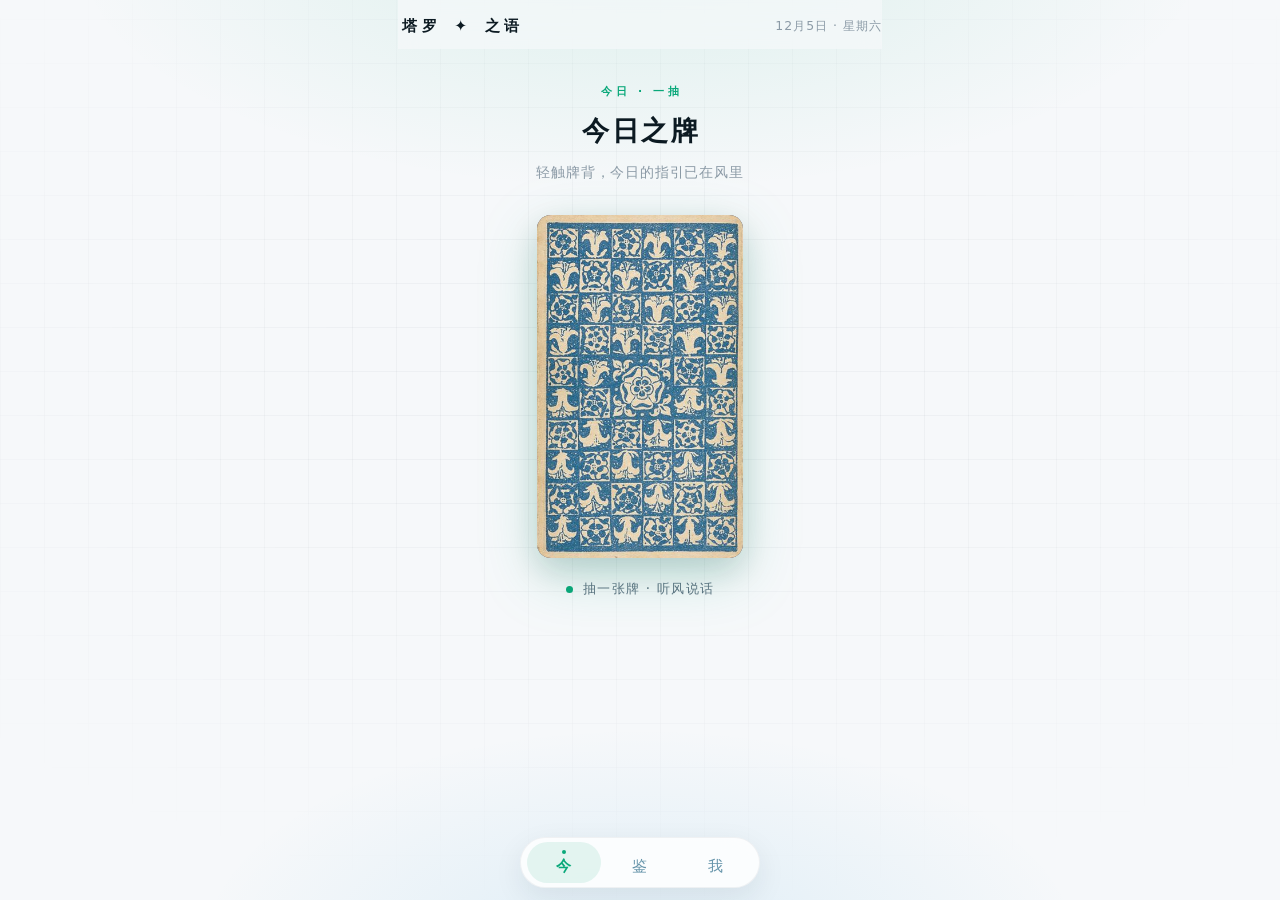
==== tarot.html @ e2645738 "v0.4.0: 打包安卓 APK + 在线更新 + 存档备份（只留 2 份） - 新增 JS↔原生桥（NativeBridge），浏览器预览自动降级 - 我的页新增「备份与更新」：本地备份保留最近 2" ====
<!DOCTYPE html>
<html lang="zh-CN">
<head>
<meta charset="UTF-8">
<meta name="viewport" content="width=device-width, initial-scale=1, maximum-scale=1, user-scalable=no, viewport-fit=cover">
<meta name="theme-color" content="#f6f5f2">
<title>塔罗之语</title>
<style>
/* ===== 设计令牌（airy-minimal-ui）===== */
:root {
  --bg: #f6f8fa;
  --surface: #ffffff;
  --ink: #0c1a22;
  --ink-2: #5d7080;
  --ink-3: #8b9aa6;
  --line: rgba(13,32,45,.09);
  --line-soft: rgba(13,32,45,.05);
  --primary: #0aa87a;
  --primary-soft: rgba(10,168,122,.10);
  --blue: #0b8ed6;
  --blue-soft: rgba(11,142,214,.10);
  --danger: #e5484d;
  --danger-soft: rgba(229,72,77,.10);
  --upright: #0aa87a;
  --reversed: #d97b4a;
  --gold: #c9a86a;
  --tab: #6594aa;
  --radius: 14px;
  --radius-sm: 10px;
  --radius-sheet: 22px;
  --shadow: 0 10px 30px rgba(13,32,45,.07);
  --shadow-sm: 0 4px 14px rgba(13,32,45,.05);
  --font-ui: -apple-system, BlinkMacSystemFont, "PingFang SC", "Microsoft YaHei", system-ui, sans-serif;
  --font-num: ui-monospace, "SF Mono", Menlo, Consolas, monospace;
  --safe-b: env(safe-area-inset-bottom, 0px);
  --safe-t: env(safe-area-inset-top, 0px);
}
* { box-sizing: border-box; -webkit-tap-highlight-color: transparent; }
html, body { margin: 0; padding: 0; }
html { font-size: 16px; }
body {
  font-family: var(--font-ui);
  color: var(--ink);
  line-height: 1.6;
  -webkit-font-smoothing: antialiased;
  overflow-x: hidden;
  min-height: 100vh;
  background:
    radial-gradient(72% 44% at 50% -6%, rgba(10,168,122,.11), transparent 62%),
    radial-gradient(58% 42% at 50% 106%, rgba(11,142,214,.10), transparent 60%),
    var(--bg);
  background-attachment: fixed;
}
/* 44px 网格氛围，径向渐隐 */
body::before {
  content: ""; position: fixed; inset: 0; z-index: 0; pointer-events: none;
  background:
    repeating-linear-gradient(0deg, rgba(13,32,45,.04) 0 1px, transparent 1px 44px),
    repeating-linear-gradient(90deg, rgba(13,32,45,.04) 0 1px, transparent 1px 44px);
  -webkit-mask-image: radial-gradient(ellipse 90% 75% at 50% 42%, rgba(0,0,0,.9) 25%, transparent 80%);
  mask-image: radial-gradient(ellipse 90% 75% at 50% 42%, rgba(0,0,0,.9) 25%, transparent 80%);
}
button { font-family: inherit; border: none; background: none; cursor: pointer; color: inherit; padding: 0; }
input, textarea { font-family: inherit; font-size: 1rem; color: var(--ink); }
h1, h2, h3, h4, p { margin: 0; }
ul { margin: 0; padding: 0; list-style: none; }
a { color: var(--primary); text-decoration: none; }
::-webkit-scrollbar { width: 0; height: 0; }
:focus { outline: none; }
.hidden { display: none !important; }
.muted { color: var(--ink-3); }
.small { font-size: .82rem; }

/* 呼吸小圆点 */
.breath-dot {
  width: 7px; height: 7px; border-radius: 50%;
  background: var(--primary);
  animation: breathe 2.6s ease-in-out infinite;
}
@keyframes breathe { 0%,100% { opacity: 1; transform: scale(1); } 50% { opacity: .5; transform: scale(.72); } }

/* 通用按钮 */
.btn {
  display: inline-flex; align-items: center; justify-content: center; gap: 6px;
  padding: 11px 22px; border-radius: 999px; font-size: .92rem; font-weight: 600;
  transition: transform .15s ease, opacity .15s ease, background .15s ease, box-shadow .2s ease;
  user-select: none; -webkit-user-select: none;
}
.btn:active { transform: scale(.97); }
.btn-primary { background: var(--primary); color: #fff; box-shadow: 0 8px 20px rgba(10,168,122,.28); }
.btn-ghost { background: var(--surface); color: var(--ink); border: 1px solid var(--line); }
.btn-danger { background: var(--danger); color: #fff; box-shadow: 0 8px 20px rgba(229,72,77,.24); }
.btn-block { width: 100%; }
.btn-mini { padding: 7px 15px; font-size: .8rem; font-weight: 500; }

/* 等宽数字 */
.num { font-family: var(--font-num); font-weight: 300; font-variant-numeric: tabular-nums; }

@media (prefers-reduced-motion: reduce) {
  *, *::before, *::after { animation-duration: .001s !important; transition-duration: .001s !important; }
}

/* ===== 布局（airy-minimal-ui）===== */
#app { position: relative; z-index: 1; max-width: 520px; margin: 0 auto; padding: 0 18px calc(96px + var(--safe-b)); min-height: 100vh; }

.app-header {
  position: sticky; top: 0; z-index: 20;
  background: rgba(246,248,250,.72);
  -webkit-backdrop-filter: blur(14px); backdrop-filter: blur(14px);
  padding: calc(var(--safe-t) + 14px) 0 10px;
  display: flex; align-items: center; justify-content: space-between; gap: 10px;
}
.app-header .brand { display: flex; align-items: center; gap: 9px; font-size: .96rem; font-weight: 600; letter-spacing: .28em; text-indent: .28em; }
.app-header .date { font-size: .78rem; color: var(--ink-3); letter-spacing: .08em; }

.view { display: none; padding-top: 10px; }
.view.active { display: block; animation: pageIn .26s cubic-bezier(.22,.61,.36,1); }
@keyframes pageIn { from { opacity: 0; transform: translateX(14px); } to { opacity: 1; transform: none; } }

/* 底部导航：悬浮胶囊 · 一字导航 */
.tabbar {
  position: fixed; left: 50%; transform: translateX(-50%);
  bottom: calc(12px + var(--safe-b)); z-index: 40;
  display: flex; align-items: stretch;
  background: rgba(255,255,255,.82);
  -webkit-backdrop-filter: blur(16px); backdrop-filter: blur(16px);
  border: 1px solid var(--line-soft);
  border-radius: 999px;
  box-shadow: 0 10px 30px rgba(13,32,45,.08);
  padding: 4px 6px;
  gap: 2px;
}
.tabbar button {
  flex: 1; min-width: 74px; padding: 8px 0 7px;
  display: flex; flex-direction: column; align-items: center; gap: 3px;
  font-size: .94rem; font-weight: 400; color: var(--tab);
  letter-spacing: .18em; text-indent: .18em;
  border-radius: 999px;
  transition: color .18s ease, background .18s ease;
}
.tabbar button.active { color: var(--primary); background: var(--primary-soft); font-weight: 600; }
.tabbar button .dot { width: 4px; height: 4px; border-radius: 50%; background: transparent; }
.tabbar button.active .dot { background: var(--primary); animation: breathe 2.6s ease-in-out infinite; }

/* 页面头（二级页） */
.page-head {
  display: flex; align-items: center; gap: 10px;
  padding: 10px 0 16px;
}
.page-head .back {
  width: 38px; height: 38px; border-radius: 50%;
  background: rgba(255,255,255,.7); border: 1px solid var(--line-soft);
  display: flex; align-items: center; justify-content: center;
  box-shadow: var(--shadow-sm); color: var(--ink);
}
.page-head .back svg { width: 20px; height: 20px; stroke: currentColor; }
.page-head h1 { font-size: 1.06rem; font-weight: 700; flex: 1; letter-spacing: .06em; }

/* ===== 组件（airy-minimal-ui）===== */
/* 塔罗牌 */
.tarot-card {
  position: relative; width: 100%; aspect-ratio: 3 / 5;
  perspective: 1200px; user-select: none; -webkit-user-select: none;
}
.tarot-card .face {
  position: absolute; inset: 0; border-radius: 14px;
  backface-visibility: hidden; -webkit-backface-visibility: hidden;
  overflow: hidden;
  box-shadow: 0 12px 30px rgba(13,32,45,.14);
}
.tarot-card .face.front { transform: rotateY(180deg); }
.tarot-card .face.back { transform: rotateY(0deg); }
.tarot-card.flipped .face.front { transform: rotateY(0deg); }
.tarot-card.flipped .face.back { transform: rotateY(180deg); }
/* 牌背 */
.card-back { position: absolute; inset: 0; background: #241f3d; }
.card-back .back-img { position: absolute; inset: 0; width: 100%; height: 100%; object-fit: cover; display: block; }
.card-back::before {
  content: ""; position: absolute; inset: 8px;
  border: 1px solid rgba(255,255,255,.3); border-radius: 12px;
  box-shadow: inset 0 0 10px rgba(0,0,0,.25);
}

/* 牌面 */
.card-front {
  height: 100%;
  background: linear-gradient(170deg, #fdfdfb 0%, #f3f1ec 100%);
  border: 1px solid var(--line-soft);
  display: flex; flex-direction: column; align-items: center; justify-content: space-between;
  padding: 10px;
}
.card-front .corner {
  width: 100%; display: flex; justify-content: space-between;
  font-size: .72rem; font-weight: 600; color: var(--ink-3);
}
.card-front .corner .num { font-family: var(--font-num); font-weight: 300; font-size: .82rem; }
.card-front .art {
  position: relative; flex: 1; width: 100%;
  display: flex; flex-direction: column; align-items: center; justify-content: center; gap: 6px;
  margin: 4px 0;
}
.card-front .art .card-img {
  position: absolute; inset: 0; width: 100%; height: 100%;
  object-fit: cover; border-radius: 9px; display: block;
}
.card-front .art .glyph { font-size: 3rem; line-height: 1; }
.card-front .art .suit { width: 64%; height: auto; }
.card-front .art .rank-txt { font-family: var(--font-num); font-weight: 300; font-size: 1.2rem; color: var(--ink); letter-spacing: .06em; }
.card-front .card-name { font-size: .72rem; font-weight: 600; color: var(--ink); letter-spacing: .12em; text-align: center; }
.card-front .card-name-en { font-size: .58rem; color: var(--ink-3); letter-spacing: .06em; margin-top: 1px; }

/* 迷你牌 */
.mini-card {
  position: relative; width: 52px; height: 87px; flex: none;
  border-radius: 9px; overflow: hidden;
  box-shadow: 0 6px 14px rgba(13,32,45,.10);
  border: 1px solid var(--line-soft);
  background: linear-gradient(170deg, #fdfdfb, #f3f1ec);
  display: flex; flex-direction: column; align-items: center; justify-content: center; gap: 2px;
}
.mini-card .mini-img { position: absolute; inset: 0; width: 100%; height: 100%; object-fit: cover; border-radius: 8px; display: block; }
.mini-card .glyph { font-size: 1.4rem; line-height: 1; }
.mini-card .suit { width: 46%; height: auto; }
.mini-card .mini-num { font-family: var(--font-num); font-weight: 300; font-size: .72rem; }

/* 标签 / 关键词 */
.chip {
  display: inline-flex; align-items: center; padding: 4px 11px;
  background: var(--primary-soft); color: var(--primary);
  border-radius: 999px; font-size: .76rem; font-weight: 500;
}
.chip-row { display: flex; flex-wrap: wrap; gap: 7px; }

/* 六维解读 */
.dim-grid { display: grid; grid-template-columns: 1fr 1fr; gap: 10px; }
.dim-item {
  background: var(--surface); border: 1px solid var(--line); border-radius: var(--radius-sm);
  padding: 13px; cursor: pointer;
  transition: border-color .15s ease, transform .15s ease;
}
.dim-item:active { border-color: var(--primary); transform: scale(.98); }
.dim-item .dim-head { display: flex; align-items: center; gap: 7px; font-weight: 600; font-size: .88rem; }
.dim-item .dim-head .em { font-size: 1rem; }
.dim-item .dim-body {
  display: none; margin-top: 8px; font-size: .84rem; color: var(--ink-2); line-height: 1.6;
}
.dim-item.open .dim-body { display: block; }
.dim-item .dim-head::after { content: "+"; margin-left: auto; color: var(--ink-3); font-size: .9rem; font-weight: 300; transition: transform .2s ease; }
.dim-item.open .dim-head::after { content: "−"; }

/* 面板 */
.panel {
  background: var(--surface); border-radius: var(--radius); padding: 18px;
  box-shadow: var(--shadow-sm); border: 1px solid var(--line);
}
.panel + .panel { margin-top: 14px; }
.panel-title { font-size: .9rem; font-weight: 700; margin-bottom: 12px; display: flex; align-items: center; gap: 8px; letter-spacing: .06em; }

/* Toast */
.toast {
  position: fixed; left: 50%; bottom: calc(92px + var(--safe-b)); transform: translateX(-50%) translateY(16px);
  background: rgba(12,26,34,.9); color: #fff; font-size: .84rem;
  padding: 9px 17px; border-radius: 999px; z-index: 100;
  opacity: 0; pointer-events: none; transition: opacity .24s ease, transform .24s ease;
  max-width: 80%; text-align: center;
}
.toast.show { opacity: 1; transform: translateX(-50%) translateY(0); }

/* 底部弹层（sheet） */
.modal-mask {
  position: fixed; inset: 0; background: rgba(13,32,45,.30); z-index: 90;
  display: flex; align-items: flex-end; justify-content: center;
  animation: fadeIn .2s ease;
}
@keyframes fadeIn { from { opacity: 0 } to { opacity: 1 } }
.modal {
  background: var(--surface); width: 100%; max-width: 520px;
  border-radius: var(--radius-sheet) var(--radius-sheet) 0 0;
  padding: 8px 20px calc(24px + var(--safe-b));
  animation: slideUp .3s cubic-bezier(.22,.61,.36,1);
}
.modal .sheet-handle { width: 36px; height: 4px; border-radius: 999px; background: var(--line); margin: 2px auto 14px; }
.modal h3 { font-size: 1rem; margin-bottom: 12px; letter-spacing: .04em; }
.modal-actions { display: flex; gap: 10px; margin-top: 18px; }

/* 表单 */
.field { margin-bottom: 14px; }
.field label { display: block; font-size: .82rem; color: var(--ink-2); margin-bottom: 6px; }
textarea, input[type="text"] {
  width: 100%; border: 1px solid var(--line); border-radius: var(--radius-sm);
  padding: 10px 12px; background: var(--bg); resize: vertical;
  transition: border-color .15s ease, background .15s ease;
}
textarea:focus, input:focus { border-color: var(--primary); background: #fff; }
.char-count { text-align: right; font-size: .7rem; color: var(--ink-3); margin-top: 4px; font-family: var(--font-num); }

/* 进度条 */
.progress { height: 6px; border-radius: 999px; background: var(--line-soft); overflow: hidden; }
.progress > div { height: 100%; border-radius: 999px; background: linear-gradient(90deg, var(--primary), var(--blue)); transition: width .5s ease; }

/* 备注 */
.notes-tip { font-size: .72rem; color: var(--ink-3); margin: -4px 0 10px; letter-spacing: .04em; }
.note-item {
  position: relative; overflow: hidden;
  border: 1px solid var(--line); border-radius: var(--radius-sm);
  padding: 12px 14px; margin-bottom: 10px; background: var(--surface);
  transition: transform .18s ease, box-shadow .18s ease, border-color .18s ease;
}
.note-item.swiping { box-shadow: -10px 0 20px rgba(229,72,77,.18); border-color: rgba(229,72,77,.35); }
.note-item .note-text { font-size: .86rem; white-space: pre-wrap; word-break: break-word; color: var(--ink); }
.note-item .note-meta {
  display: flex; justify-content: space-between; align-items: center;
  margin-top: 8px; font-size: .7rem; color: var(--ink-3); font-family: var(--font-num);
}

/* 分组列表 */
.group { margin-bottom: 20px; }
.group-title {
  position: sticky; top: 54px; z-index: 10;
  display: flex; align-items: center; gap: 8px;
  cursor: pointer; user-select: none; -webkit-user-select: none;
  font-size: .78rem; font-weight: 700; color: var(--ink-2); letter-spacing: .16em;
  background: linear-gradient(180deg, rgba(246,248,250,.92), rgba(246,248,250,.8));
  -webkit-backdrop-filter: blur(8px); backdrop-filter: blur(8px);
  padding: 10px 2px 8px;
}
.group-title .count { color: var(--ink-3); font-weight: 400; margin-left: 2px; font-family: var(--font-num); }
.group-title .chev {
  margin-left: auto; width: 7px; height: 7px; flex: none;
  border-right: 1.5px solid var(--ink-3); border-bottom: 1.5px solid var(--ink-3);
  transform: rotate(45deg);
  transition: transform .2s ease;
}
.group-title.collapsed .chev { transform: rotate(-45deg); }
.group-body.collapsed { display: none; }
.card-row {
  display: flex; align-items: center; gap: 14px;
  background: var(--surface); border: 1px solid var(--line); border-radius: var(--radius-sm);
  padding: 10px 14px; margin-bottom: 10px; cursor: pointer;
  transition: border-color .15s ease, transform .15s ease;
}
.card-row:active { border-color: var(--primary); transform: scale(.99); }
.card-row .row-info { flex: 1; min-width: 0; }
.card-row .row-name { font-weight: 600; font-size: .92rem; }
.card-row .row-en { font-size: .7rem; color: var(--ink-3); letter-spacing: .04em; }
.card-row .row-kw {
  font-size: .74rem; color: var(--ink-2); margin-top: 3px;
  overflow: hidden; text-overflow: ellipsis; white-space: nowrap;
}
.learned-badge { color: var(--gold); flex: none; font-size: .95rem; }
.learned-badge::before { content: "☆"; }
.learned-badge.done::before { content: "★"; }

/* 搜索结果空态 */
.empty-tip { text-align: center; color: var(--ink-3); padding: 40px 0; font-size: .86rem; }

/* 逆位视觉（内容旋转 180°） */
.card-front.rev { transform: rotate(180deg); }
.mini-card.rev .mini-img { transform: rotate(180deg); }

/* 备份列表 */
.backup-list { display: flex; flex-direction: column; gap: 8px; max-height: 46vh; overflow-y: auto; }
.backup-row {
  display: flex; align-items: center; justify-content: space-between; gap: 10px;
  padding: 10px 12px; border: 1px solid var(--line); border-radius: var(--radius-sm);
  background: var(--surface);
}
.backup-info { min-width: 0; font-size: .84rem; color: var(--ink-2); word-break: break-all; }
.backup-info .muted { font-size: .74rem; margin-top: 2px; }
.backup-actions { display: flex; gap: 6px; flex: none; }
.backup-actions .btn { padding: 6px 12px; font-size: .78rem; }

/* ===== 页面（airy-minimal-ui）===== */
/* 今日 */
.hero { text-align: center; padding: 24px 0 4px; }
.hero .kicker { font-size: .68rem; font-weight: 600; color: var(--primary); letter-spacing: .34em; text-indent: .34em; margin-bottom: 9px; }
.hero h2 { font-size: 27px; font-weight: 700; letter-spacing: .1em; text-indent: .1em; }
.hero .sub { color: var(--ink-3); font-size: .86rem; margin-top: 9px; letter-spacing: .06em; }

.draw-zone { display: flex; flex-direction: column; align-items: center; padding: 28px 0 4px; }
.draw-card-wrap { width: 206px; margin: 0 auto; }
.draw-card-wrap .tarot-card { filter: drop-shadow(0 16px 28px rgba(10,168,122,.20)); }
.draw-hint {
  margin-top: 20px; font-size: .84rem; color: var(--ink-2);
  display: flex; align-items: center; gap: 9px; letter-spacing: .1em; text-indent: .1em;
}
.draw-hint .pulse { width: 7px; height: 7px; border-radius: 50%; background: var(--primary); animation: breathe 2.6s ease-in-out infinite; }

/* 抽牌结果 */
.result-block { margin-top: 8px; }
.orientation-badge {
  display: inline-flex; align-items: center; gap: 6px;
  padding: 5px 14px; border-radius: 999px; font-size: .78rem; font-weight: 600;
  letter-spacing: .16em; text-indent: .16em;
}
.orientation-badge.upright { background: var(--primary-soft); color: var(--primary); }
.orientation-badge.reversed { background: rgba(217,123,74,.13); color: var(--reversed); }
.result-title { text-align: center; margin: 12px 0 4px; }
.result-title .cn { font-size: 1.3rem; font-weight: 700; letter-spacing: .1em; text-indent: .1em; }
.result-title .en { font-size: .76rem; color: var(--ink-3); letter-spacing: .12em; }
.summary-text { font-size: .9rem; color: var(--ink-2); text-align: center; padding: 0 8px; letter-spacing: .02em; }
.section-title {
  font-size: .8rem; font-weight: 700; margin: 22px 0 12px;
  display: flex; align-items: center; gap: 10px; letter-spacing: .2em; text-indent: .2em;
}
.section-title::before { content: ""; width: 16px; height: 1px; background: var(--primary); }
.re-draw { margin-top: 18px; text-align: center; }
.re-draw button { color: var(--ink-3); font-size: .8rem; letter-spacing: .08em; border-bottom: 1px dashed var(--line); padding-bottom: 2px; }

/* 图鉴 */
.search-box { position: relative; margin: 8px 0 14px; }
.search-box input { padding-left: 36px; border-radius: 999px; }
.search-box .mag { position: absolute; left: 13px; top: 50%; transform: translateY(-50%); color: var(--ink-3); font-size: .9rem; }

/* 牌义详情 */
.detail-card-wrap { width: 188px; margin: 6px auto 20px; }
.detail-card-wrap .tarot-card { filter: drop-shadow(0 16px 28px rgba(11,142,214,.18)); }
.detail-card-wrap .face { cursor: pointer; }
.orient-tip { text-align: center; font-size: .72rem; color: var(--ink-3); margin: 2px 0 18px; letter-spacing: .12em; text-indent: .12em; }
.orient-block { margin-bottom: 14px; }
.orient-block .orient-head {
  display: flex; align-items: center; gap: 8px; margin-bottom: 8px; font-weight: 700; font-size: .92rem; letter-spacing: .08em;
}
.orient-block .orient-head .dot { width: 7px; height: 7px; border-radius: 50%; }
.orient-block .orient-head .dot.upright { background: var(--upright); }
.orient-block .orient-head .dot.reversed { background: var(--reversed); }
.orient-block .orient-summary { font-size: .86rem; color: var(--ink-2); margin-bottom: 8px; }
.learn-toggle {
  display: flex; align-items: center; gap: 8px; width: 100%;
  justify-content: center; padding: 12px; border-radius: 999px;
  border: 1px dashed var(--line); color: var(--ink-2); font-size: .86rem; font-weight: 600;
  letter-spacing: .1em; text-indent: .1em; transition: all .2s ease;
}
.learn-toggle.done { background: var(--primary-soft); border-style: solid; border-color: rgba(10,168,122,.3); color: var(--primary); }

/* 我的 */
.me-row {
  display: flex; align-items: center; gap: 12px; width: 100%;
  padding: 14px 0; border-bottom: 1px solid var(--line-soft);
  font-size: .9rem; color: var(--ink); text-align: left;
}
.me-row:last-child { border-bottom: none; }
.me-row .ico { width: 34px; height: 34px; border-radius: 10px; background: var(--primary-soft); display: flex; align-items: center; justify-content: center; font-size: 1rem; flex: none; }
.me-row .txt { flex: 1; text-align: left; }
.me-row .sub { display: block; font-size: .74rem; color: var(--ink-3); margin-top: 2px; }
.me-row .arrow { color: var(--ink-3); }
.version-line { text-align: center; color: var(--ink-3); font-size: .74rem; margin-top: 26px; letter-spacing: .06em; }

</style>
</head>
<body>
<div id="app">
  <header id="app-header" class="app-header"></header>
  <main id="view-home" class="view"></main>
  <main id="view-glossary" class="view"></main>
  <main id="view-detail" class="view"></main>
  <main id="view-me" class="view"></main>
</div>
<nav id="tabbar" class="tabbar" aria-label="主导航"></nav>
<div id="toast" class="toast" role="status"></div>
<div id="modal-root"></div>
<script>
// ===== 常量 =====
const APP_INFO = {
  name: '塔罗之语',
  version: '0.4.0',
  changelog: [
    { v: '0.4.0', date: '2026-11-18', items: ['打包安卓 App：新增在线更新（打开自动检测，更新前自动备份）','新增存档备份：本地保留最近 2 份，可恢复/删除'] },
    { v: '0.3.3', date: '2026-11-18', items: ['图鉴支持按类型折叠分组（默认折叠）'] },
    { v: '0.3.2', date: '2026-11-18', items: ['修复图鉴/结果页进入详情白屏：跳转时未渲染详情页'] },
    { v: '0.3.1', date: '2026-11-18', items: ['移除抽牌抖动/翻牌动画，点击即时呈现今日之牌'] },
    { v: '0.3.0', date: '2026-11-18', items: ['UI 改版：轻盈极简 · 绿蓝光晕 · 留白 · 底部弹层', '修复弹层按钮失效（重新抽取 / 删除 / 重置）', '备注轻点编辑 · 左滑删除', '功能页左右滑动切换', '底部一字导航：今 · 鉴 · 我'] },
    { v: '0.2.0', date: '2026-11-18', items: ['78 张牌面替换为 Rider-Waite 原版插画（公有领域）', '新增真实牌背图案', '修复翻转动画：抽牌时牌背朝上、翻开显示牌面'] },
    { v: '0.1.0', date: '2026-11-18', items: ['初版：今日之牌每日一抽', '78 张牌正逆位含义图鉴', '已学习标记与无限条备注（每条 500 字）'] }
  ]
};

const DIMENSIONS = [
  { key: 'career', label: '事业学业', em: '💼' },
  { key: 'love', label: '感情', em: '💗' },
  { key: 'wealth', label: '财运', em: '🪙' },
  { key: 'health', label: '健康', em: '🌿' },
  { key: 'social', label: '人际', em: '🤝' },
  { key: 'spirit', label: '心灵成长', em: '✨' }
];

const SUITS = {
  wands:     { label: '权杖', en: 'Wands',     em: '🪄', color: '#e08a3c', element: '火 · 行动与热情' },
  cups:      { label: '圣杯', en: 'Cups',      em: '🍷', color: '#4a8fd8', element: '水 · 情感与直觉' },
  swords:    { label: '宝剑', en: 'Swords',    em: '⚔️', color: '#7f8a9e', element: '风 · 思维与沟通' },
  pentacles: { label: '星币', en: 'Pentacles', em: '🪙', color: '#5f9e6f', element: '土 · 物质与务实' }
};

const STORE_KEYS = {
  notes: 'tarot.notes',
  learned: 'tarot.learned',
  today: 'tarot.today',
  backups: 'tarot.backups'
};

const NOTE_LIMIT = 500;

const GROUPS = [
  { key: 'major', label: '大阿卡纳' },
  { key: 'wands', label: '权杖 · 火' },
  { key: 'cups', label: '圣杯 · 水' },
  { key: 'swords', label: '宝剑 · 风' },
  { key: 'pentacles', label: '星币 · 土' }
];

// ===== 本地存储 =====
function storeGet(key, def) {
  try {
    const raw = localStorage.getItem(key);
    return raw == null ? def : JSON.parse(raw);
  } catch (e) { return def; }
}
function storeSet(key, val) {
  try { localStorage.setItem(key, JSON.stringify(val)); }
  catch (e) { console.warn('storeSet failed', key, e); }
}

function todayKey() {
  const d = new Date();
  return d.getFullYear() + '-' + String(d.getMonth() + 1).padStart(2, '0') + '-' + String(d.getDate()).padStart(2, '0');
}

const NotesStore = {
  all() { return storeGet(STORE_KEYS.notes, {}); },
  forCard(id) {
    const arr = storeGet(STORE_KEYS.notes, {})[id] || [];
    return arr.slice().sort((a, b) => b.ts - a.ts);
  },
  add(id, text) {
    const all = storeGet(STORE_KEYS.notes, {});
    (all[id] = all[id] || []).push({ text: text.trim(), ts: Date.now() });
    storeSet(STORE_KEYS.notes, all);
  },
  update(id, ts, text) {
    const all = storeGet(STORE_KEYS.notes, {});
    const arr = all[id] || [];
    const item = arr.find(x => x.ts === ts);
    if (item) item.text = text.trim();
    storeSet(STORE_KEYS.notes, all);
  },
  remove(id, ts) {
    const all = storeGet(STORE_KEYS.notes, {});
    all[id] = (all[id] || []).filter(x => x.ts !== ts);
    if (!all[id].length) delete all[id];
    storeSet(STORE_KEYS.notes, all);
  }
};

const LearnedStore = {
  all() { return storeGet(STORE_KEYS.learned, []); },
  has(id) { return storeGet(STORE_KEYS.learned, []).includes(id); },
  toggle(id) {
    const arr = storeGet(STORE_KEYS.learned, []);
    const idx = arr.indexOf(id);
    if (idx >= 0) arr.splice(idx, 1); else arr.push(id);
    storeSet(STORE_KEYS.learned, arr);
    return idx < 0;
  },
  count() { return storeGet(STORE_KEYS.learned, []).length; },
  list() { return storeGet(STORE_KEYS.learned, []); }
};

const TodayStore = {
  get() { return storeGet(STORE_KEYS.today, null); },
  isToday() {
    const t = storeGet(STORE_KEYS.today, null);
    return !!t && t.date === todayKey();
  },
  set(cardId, orientation) { storeSet(STORE_KEYS.today, { date: todayKey(), cardId, orientation }); },
  clear() { localStorage.removeItem(STORE_KEYS.today); }
};

// ===== 原生桥（WebView 壳）与备份/更新 =====
const NativeBridge = {
  ok: typeof window.AppNative !== 'undefined' && !!window.AppNative,
  cbSeq: 0,
  call(method, args, cb) {
    if (!this.ok || typeof window.AppNative[method] !== 'function') {
      if (cb) cb({ ok: false, error: 'native-unavailable' });
      return;
    }
    const cbId = 'cb' + (++this.cbSeq);
    window['__bridgeCb' + cbId] = cb || function () {};
    try {
      window.AppNative[method].apply(window.AppNative, (args || []).concat(cbId));
    } catch (e) {
      delete window['__bridgeCb' + cbId];
      if (cb) cb({ ok: false, error: String(e) });
    }
  },
  onResult(cbId, payload) {
    const fn = window['__bridgeCb' + cbId];
    if (!fn) return;
    delete window['__bridgeCb' + cbId];
    try { fn(payload); } catch (e) { console.warn('bridge cb', e); }
  }
};
window.onBridgeResult = function (cbId, payload) { NativeBridge.onResult(cbId, payload); };

function buildBackupData() {
  return {
    app: APP_INFO.name,
    version: APP_INFO.version,
    exportedAt: new Date().toISOString(),
    notes: storeGet(STORE_KEYS.notes, {}),
    learned: storeGet(STORE_KEYS.learned, []),
    today: storeGet(STORE_KEYS.today, null)
  };
}
function backupStamp() {
  const d = new Date();
  const pad = n => String(n).padStart(2, '0');
  return d.getFullYear() + pad(d.getMonth() + 1) + pad(d.getDate()) + '-' + pad(d.getHours()) + pad(d.getMinutes()) + pad(d.getSeconds());
}
function backupMeta(b) {
  return { name: b.name, date: b.date, size: b.size };
}

// 存档备份：原生优先（文件存两份），浏览器预览降级到 localStorage（同样只留两份）
const Backups = {
  save(cb) {
    const json = JSON.stringify(buildBackupData());
    if (NativeBridge.ok) {
      NativeBridge.call('backupSave', [json], function (r) {
        if (r && r.ok) cb && cb(null, (r.backups || []).map(backupMeta));
        else cb && cb((r && r.error) || 'native-backup-failed');
      });
      return;
    }
    const backups = storeGet(STORE_KEYS.backups, []);
    backups.unshift({ name: '塔罗备份-' + backupStamp() + '.json', date: Date.now(), size: json.length, data: json });
    while (backups.length > 2) backups.pop();
    storeSet(STORE_KEYS.backups, backups);
    cb && cb(null, backups.map(backupMeta));
  },
  list(cb) {
    if (NativeBridge.ok) {
      NativeBridge.call('backupList', [], function (r) {
        if (r && r.ok) cb && cb(null, (r.backups || []).map(backupMeta));
        else cb && cb((r && r.error) || 'native-backup-list-failed');
      });
      return;
    }
    cb && cb(null, storeGet(STORE_KEYS.backups, []).map(backupMeta));
  },
  restore(name, cb) {
    if (NativeBridge.ok) {
      NativeBridge.call('backupRestore', [name], function (r) {
        if (r && r.ok && r.content) cb && cb(null, r.content);
        else cb && cb((r && r.error) || 'native-backup-restore-failed');
      });
      return;
    }
    const b = storeGet(STORE_KEYS.backups, []).find(x => x.name === name);
    cb && cb(b ? null : 'backup-not-found', b ? b.data : null);
  },
  remove(name, cb) {
    if (NativeBridge.ok) {
      NativeBridge.call('backupDelete', [name], function (r) {
        if (r && r.ok) cb && cb(null, (r.backups || []).map(backupMeta));
        else cb && cb((r && r.error) || 'native-backup-delete-failed');
      });
      return;
    }
    const backups = storeGet(STORE_KEYS.backups, []).filter(x => x.name !== name);
    storeSet(STORE_KEYS.backups, backups);
    cb && cb(null, backups.map(backupMeta));
  }
};

// 在线更新：仅打包后（原生桥可用）自动检测；浏览器预览提示
function checkForUpdate(manual) {
  if (!NativeBridge.ok) {
    if (manual) toast('当前是网页预览，打包成 App 后会自动检测更新');
    return;
  }
  NativeBridge.call('checkUpdate', [], function (r) {
    if (!r || !r.ok) { if (manual) toast((r && r.error) || '检查更新失败'); return; }
    if (!r.hasUpdate) { if (manual) toast('已是最新版本 v' + APP_INFO.version); return; }
    showUpdateSheet(r);
  });
}

function showUpdateSheet(r) {
  openModal('发现新版本 v' + r.version,
    '<p style="color:var(--ink-2);font-size:.9rem;line-height:1.7;white-space:pre-wrap;">' + esc((r.notes || '更新内容见发布说明')) + '</p>' +
    '<p class="muted small" style="margin-top:8px;">更新前会自动备份存档（仅保留最近 2 份）</p>',
    [modalBtn('稍后', 'btn-ghost', closeModal),
     modalBtn('立即更新', 'btn-primary', function () { closeModal(); startUpdate(r); })]);
}

function startUpdate(r) {
  toast('正在备份存档…');
  Backups.save(function (err) {
    if (err) { toast('备份失败，已取消更新'); return; }
    NativeBridge.call('startUpdate', [r.url || '', r.sha256 || ''], function (res) {
      if (res && res.ok) toast('已开始下载更新');
      else toast((res && res.error) || '更新启动失败');
    });
  });
}

// ===== UI 基础组件 =====
let toastTimer = null;
function toast(msg) {
  const el = document.getElementById('toast');
  if (!el) return;
  el.textContent = msg;
  el.classList.add('show');
  clearTimeout(toastTimer);
  toastTimer = setTimeout(function () { el.classList.remove('show'); }, 1800);
}

function openModal(title, bodyHTML, actions) {
  const root = document.getElementById('modal-root');
  const mask = document.createElement('div');
  mask.className = 'modal-mask';
  mask.innerHTML =
    '<div class="modal" role="dialog" aria-modal="true">' +
    '<div class="sheet-handle"></div>' +
    '<h3>' + title + '</h3>' + bodyHTML +
    '<div class="modal-actions"></div>' +
    '</div>';
  const actionsEl = mask.querySelector('.modal-actions');
  if (Array.isArray(actions)) { actions.forEach(function (a) { if (a) actionsEl.appendChild(a); }); }
  else if (actions) { actionsEl.appendChild(actions); }
  root.appendChild(mask);
  mask.addEventListener('click', function (e) {
    if (e.target === mask) closeModal();
  });
  return function close() { closeModal(); };
}
function closeModal() {
  const root = document.getElementById('modal-root');
  root.innerHTML = '';
}
function modalBtn(label, cls, handler) {
  const b = document.createElement('button');
  b.className = 'btn ' + (cls || 'btn-primary');
  b.style.flex = '1';
  b.textContent = label;
  b.addEventListener('click', handler);
  return b;
}

// 图标
const ICONS = {
  home: '<svg viewBox="0 0 24 24" fill="none" stroke-width="1.8"><path d="M3 10.5 12 3l9 7.5"/><path d="M5.5 9.5V21h13V9.5"/></svg>',
  book: '<svg viewBox="0 0 24 24" fill="none" stroke-width="1.8"><path d="M4 5.5A2.5 2.5 0 0 1 6.5 3H20v15H6.5A2.5 2.5 0 0 0 4 20.5z"/><path d="M4 20.5A2.5 2.5 0 0 1 6.5 18H20v3H6.5A2.5 2.5 0 0 1 4 18.5z"/></svg>',
  me: '<svg viewBox="0 0 24 24" fill="none" stroke-width="1.8"><circle cx="12" cy="8" r="3.6"/><path d="M5 20c1.2-3.2 3.9-5 7-5s5.8 1.8 7 5"/></svg>',
  back: '<svg viewBox="0 0 24 24" fill="none" stroke-width="1.8"><path d="M15 5l-7 7 7 7"/></svg>',
  star: '<svg viewBox="0 0 24 24" fill="currentColor"><path d="M12 3.5l2.6 5.6 6 .8-4.4 4.2 1.1 6-5.3-2.9-5.3 2.9 1.1-6L3.4 9.9l6-.8z"/></svg>'
};

function esc(s) {
  return String(s == null ? '' : s)
    .replace(/&/g, '&amp;').replace(/</g, '&lt;').replace(/>/g, '&gt;')
    .replace(/"/g, '&quot;').replace(/'/g, '&#39;');
}

function fmtDate(ts) {
  const d = new Date(ts);
  const pad = n => String(n).padStart(2, '0');
  return d.getFullYear() + '-' + pad(d.getMonth() + 1) + '-' + pad(d.getDate()) + ' ' + pad(d.getHours()) + ':' + pad(d.getMinutes());
}

// ===== 轻量路由 =====
const Router = {
  current: 'home',
  param: null,
  stack: [],
  tabs: ['home', 'glossary', 'me'],
  go(name, param) {
    this.current = name;
    this.param = param || null;
    document.querySelectorAll('.view').forEach(v => v.classList.remove('active'));
    const el = document.getElementById('view-' + name);
    if (el) el.classList.add('active');
    const header = document.getElementById('app-header');
    if (name === 'detail') header.classList.add('hidden');
    else header.classList.remove('hidden');
    this.syncTabbar();
    window.scrollTo(0, 0);
  },
  push(name, param) {
    this.stack.push({ name: this.current, param: this.param });
    if (name === 'detail') { if (param && getCard(param)) renderDetail(param); }
    else if (name === 'glossary') renderGlossary();
    else if (name === 'me') renderMe();
    else renderHome();
    this.go(name, param);
  },
  back() {
    if (!this.stack.length) { renderHome(); this.go('home'); return; }
    const prev = this.stack.pop();
    if (prev.name === 'glossary') renderGlossary();
    else if (prev.name === 'me') renderMe();
    else if (prev.name === 'home') renderHome();
    this.go(prev.name, prev.param);
  },
  syncTabbar() {
    const tabs = document.querySelectorAll('#tabbar button');
    tabs.forEach(t => t.classList.toggle('active', t.dataset.view === this.current));
  }
};

function tabbarHTML() {
  const items = [
    { view: 'home', label: '今' },
    { view: 'glossary', label: '鉴' },
    { view: 'me', label: '我' }
  ];
  return items.map(it =>
    '<button data-view="' + it.view + '"><span class="dot"></span>' + it.label + '</button>'
  ).join('');
}

// ===== 今日之牌 =====
function weekdayCN() {
  const w = ['日', '一', '二', '三', '四', '五', '六'];
  return '星期' + w[new Date().getDay()];
}

function renderHeader() {
  const d = new Date();
  const header = document.getElementById('app-header');
  header.innerHTML =
    '<div class="brand">塔罗<span class="dot">✦</span>之语</div>' +
    '<div class="date">' + (d.getMonth() + 1) + '月' + d.getDate() + '日 · ' + weekdayCN() + '</div>';
}

function renderHome() {
  renderHeader();
  const view = document.getElementById('view-home');
  const today = TodayStore.get();
  if (TodayStore.isToday() && today) {
    const card = getCard(today.cardId);
    view.innerHTML =
      '<section class="hero"><div class="kicker">今日 · 一抽</div><h2>今日之牌</h2><p class="sub">今日指引已抽取，愿你从容度过这一天</p></section>' +
      '<div class="result-block" id="today-result">' + todayResultHTML(card, today.orientation, false) + '</div>';
    bindDimItems(view);
    bindResultActions(view, card, today.orientation);
  } else {
    view.innerHTML = homeShellHTML();
    const cardEl = view.querySelector('.tarot-card');
    cardEl.addEventListener('click', drawToday);
  }
}

function homeShellHTML() {
  return (
    '<section class="hero"><div class="kicker">今日 · 一抽</div><h2>今日之牌</h2><p class="sub">轻触牌背，今日的指引已在风里</p></section>' +
    '<div class="draw-zone"><div class="draw-card-wrap">' + tarotCardHTML(null, { id: 'today-card' }) + '</div>' +
    '<div class="draw-hint"><span class="pulse"></span><span>抽一张牌 · 听风说话</span></div></div>' +
    '<div class="result-block" id="today-result"></div>'
  );
}

function drawToday() {
  const card = randomCard();
  const orientation = Math.random() < 0.5 ? 'upright' : 'reversed';
  TodayStore.set(card.id, orientation);
  renderHome();
  toast('今日之牌已抽取');
}

function todayResultHTML(card, orientation, animate) {
  if (!card) return '<div class="empty-tip">牌义数据缺失</div>';
  const today = todayReadingFor(card, orientation);
  const dims = DIMENSIONS.map(function (d) {
    const txt = today[d.key] || '';
    return '<div class="dim-item"><div class="dim-head"><span class="em">' + d.em + '</span>' + d.label + '</div><div class="dim-body">' + esc(txt) + '</div></div>';
  }).join('');
  const badgeCls = orientation === 'reversed' ? 'reversed' : 'upright';
  return (
    '<div class="panel" style="text-align:center;">' +
      '<div class="draw-card-wrap" style="width:190px;margin:0 auto 14px;">' + tarotCardHTML(card, { flipped: true, reversed: orientation === 'reversed' }) + '</div>' +
      '<div><span class="orientation-badge ' + badgeCls + '">' + orientationLabel(orientation) + '</span></div>' +
      '<div class="result-title"><div class="cn">' + card.name + '</div><div class="en">' + card.nameEn + '</div></div>' +
      '<p class="summary-text">' + esc(card[orientation].summary) + '</p>' +
    '</div>' +
    '<div class="panel"><div class="panel-title">✨ 关键词</div><div class="chip-row">' +
      card[orientation].keywords.map(function (k) { return '<span class="chip">' + esc(k) + '</span>'; }).join('') +
    '</div></div>' +
    '<div class="section-title">今日六维解读</div>' +
    '<div class="dim-grid">' + dims + '</div>' +
    '<div class="re-draw"><button id="btn-redraw">重新抽取</button></div>' +
    '<div style="margin-top:14px;"><button id="btn-detail" class="btn btn-primary btn-block">查看完整牌义</button></div>'
  );
}

function bindDimItems(scope) {
  scope.querySelectorAll('.dim-item').forEach(function (item) {
    item.addEventListener('click', function () { item.classList.toggle('open'); });
  });
}

function bindResultActions(view, card, orientation) {
  const detailBtn = view.querySelector('#btn-detail');
  if (detailBtn) detailBtn.addEventListener('click', function () { Router.push('detail', card.id); });
  const redraw = view.querySelector('#btn-redraw');
  if (redraw) redraw.addEventListener('click', function () {
    openModal('重新抽取今日之牌？', '<p style="color:var(--ink-2);font-size:.9rem;">将覆盖今天已抽到的牌，确定要重新抽取吗？</p>',
      [modalBtn('取消', 'btn-ghost', closeModal),
       modalBtn('重新抽取', 'btn-primary', function () {
         closeModal();
         TodayStore.clear();
         renderHome();
         const cardEl = document.getElementById('today-card');
         if (cardEl) setTimeout(function () { cardEl.click(); }, 60);
       })]);
  });
}

// ===== 牌义图鉴 =====
let glossaryKeyword = '';

function renderGlossary() {
  renderHeader();
  const view = document.getElementById('view-glossary');
  view.innerHTML =
    '<div class="search-box"><span class="mag">🔍</span><input id="glossary-search" type="text" placeholder="搜索牌名 / 英文 / 关键词" value="' + esc(glossaryKeyword) + '"></div>' +
    '<div id="glossary-groups"></div>' +
    '<div id="glossary-empty" class="empty-tip hidden">没有找到相关牌，换个关键词试试</div>';
  const input = view.querySelector('#glossary-search');
  input.addEventListener('input', function () {
    glossaryKeyword = input.value.trim();
    renderGlossaryGroups();
  });
  renderGlossaryGroups();
}

function filterCards(cards) {
  const kw = glossaryKeyword.toLowerCase();
  if (!kw) return cards;
  return cards.filter(function (c) {
    return (c.name + ' ' + c.nameEn + ' ' + c.upright.keywords.join(' ') + ' ' + c.reversed.keywords.join(' ')).toLowerCase().indexOf(kw) >= 0;
  });
}

// 分组折叠状态（默认折叠）
const glossaryCollapsed = {};
GROUPS.forEach(function (g) { glossaryCollapsed[g.key] = true; });

function renderGlossaryGroups() {
  const wrap = document.getElementById('glossary-groups');
  const empty = document.getElementById('glossary-empty');
  if (!wrap) return;
  let html = '';
  let total = 0;
  const searching = !!glossaryKeyword;
  GROUPS.forEach(function (g) {
    const cards = filterCards(cardsByGroup(g.key));
    total += cards.length;
    if (!cards.length) return;
    const collapsed = !searching && glossaryCollapsed[g.key];
    html +=
      '<div class="group" data-group="' + g.key + '">' +
        '<div class="group-title' + (collapsed ? ' collapsed' : '') + '">' +
          '<span class="group-label">' + g.label + '</span>' +
          '<span class="count">' + cards.length + '</span>' +
          '<span class="chev"></span>' +
        '</div>' +
        '<div class="group-body' + (collapsed ? ' collapsed' : '') + '">' + cards.map(cardRowHTML).join('') + '</div>' +
      '</div>';
  });
  wrap.innerHTML = html;
  empty.classList.toggle('hidden', total > 0);
  wrap.querySelectorAll('.group-title').forEach(function (title) {
    title.addEventListener('click', function () {
      const key = title.closest('.group').dataset.group;
      glossaryCollapsed[key] = !glossaryCollapsed[key];
      renderGlossaryGroups();
    });
  });
  wrap.querySelectorAll('.card-row').forEach(function (row) {
    row.addEventListener('click', function () { Router.push('detail', row.dataset.id); });
  });
}

function cardRowHTML(card) {
  const learned = LearnedStore.has(card.id);
  return (
    '<div class="card-row" data-id="' + card.id + '">' +
      miniCardHTML(card) +
      '<div class="row-info">' +
        '<div class="row-name">' + card.name + '</div>' +
        '<div class="row-en">' + card.nameEn + '</div>' +
        '<div class="row-kw">' + esc(card.upright.keywords.slice(0, 3).join(' · ')) + '</div>' +
      '</div>' +
      '<span class="learned-badge' + (learned ? ' done' : '') + '"></span>' +
    '</div>'
  );
}

// ===== 牌义详情 + 备注 =====
let detailCardId = null;
let detailVisRev = false;

function renderDetail(cardId) {
  const card = getCard(cardId);
  if (!card) { Router.back(); return; }
  detailCardId = cardId;
  detailVisRev = false;
  const view = document.getElementById('view-detail');
  const suitInfo = card.arcana === 'major'
    ? '大阿卡纳 · 第 ' + card.number + ' 号'
    : SUITS[card.suit].label + ' · ' + SUITS[card.suit].element;
  view.innerHTML =
    '<div class="page-head"><button class="back" id="detail-back">' + ICONS.back + '</button>' +
      '<h1>' + card.name + '</h1><span class="muted small" style="flex:none;">' + card.nameEn + '</span></div>' +
    '<div class="detail-card-wrap" id="detail-card-wrap">' + tarotCardHTML(card, { flipped: true, reversed: detailVisRev }) + '</div>' +
    '<p class="orient-tip" id="orient-tip">轻触牌面切换正逆位</p>' +
    '<button class="learn-toggle' + (LearnedStore.has(card.id) ? ' done' : '') + '" id="learn-toggle">' +
      '<span id="learn-star">' + (LearnedStore.has(card.id) ? '★' : '☆') + '</span>' +
      '<span id="learn-label">' + (LearnedStore.has(card.id) ? '已标记学习' : '标记为已学习') + '</span></button>' +
    orientBlockHTML(card, 'upright') +
    orientBlockHTML(card, 'reversed') +
    '<div class="panel"><div class="panel-title">🖼️ 牌面描述</div><p style="font-size:.88rem;color:var(--ink-2);">' + esc(card.desc) + '</p></div>' +
    '<div class="panel" id="notes-panel"><div class="panel-title">📝 备注</div>' +
      '<div class="notes-tip">轻点可编辑 · 左滑可删除</div>' +
      notesFormHTML(card.id) + '<div id="notes-list"></div></div>';

  // 返回
  view.querySelector('#detail-back').addEventListener('click', function () { Router.back(); });
  // 牌面翻转（正/逆位视觉切换）
  view.querySelector('#detail-card-wrap').addEventListener('click', function () {
    detailVisRev = !detailVisRev;
    view.querySelector('#detail-card-wrap').innerHTML = tarotCardHTML(card, { flipped: true, reversed: detailVisRev });
  });
  // 已学习
  view.querySelector('#learn-toggle').addEventListener('click', function () {
    const done = LearnedStore.toggle(card.id);
    const btn = view.querySelector('#learn-toggle');
    btn.classList.toggle('done', done);
    view.querySelector('#learn-star').textContent = done ? '★' : '☆';
    view.querySelector('#learn-label').textContent = done ? '已标记学习' : '标记为已学习';
    toast(done ? '已标记学习 ✓' : '已取消学习标记');
  });
  bindNotes(card.id);
}

function orientBlockHTML(card, orientation) {
  const o = card[orientation];
  const cls = orientation === 'reversed' ? 'reversed' : 'upright';
  return (
    '<div class="panel"><div class="orient-block" style="margin:0;">' +
      '<div class="orient-head"><span class="dot ' + cls + '"></span>' + orientationLabel(orientation) + '含义</div>' +
      '<p class="orient-summary">' + esc(o.summary) + '</p>' +
      '<div class="chip-row">' + o.keywords.map(function (k) { return '<span class="chip">' + esc(k) + '</span>'; }).join('') + '</div>' +
    '</div></div>'
  );
}

// ===== 备注 =====
function notesFormHTML(cardId) {
  return (
    '<textarea id="note-input" maxlength="' + NOTE_LIMIT + '" placeholder="写点你的理解、联想或心得（每条最多 ' + NOTE_LIMIT + ' 字，可添加多条）" style="min-height:80px;"></textarea>' +
    '<div class="char-count"><span id="note-count">0</span> / ' + NOTE_LIMIT + '</div>' +
    '<button class="btn btn-primary btn-block" id="note-add" style="margin-top:8px;">添加备注</button>'
  );
}

function bindNotes(cardId) {
  const input = document.getElementById('note-input');
  const count = document.getElementById('note-count');
  const addBtn = document.getElementById('note-add');
  if (!input) return;
  const syncCount = function () { count.textContent = String(input.value.length); };
  input.addEventListener('input', syncCount);
  addBtn.addEventListener('click', function () {
    const text = input.value.trim();
    if (!text) { toast('备注内容不能为空'); return; }
    if (text.length > NOTE_LIMIT) { toast('每条备注最多 ' + NOTE_LIMIT + ' 字'); return; }
    NotesStore.add(cardId, text);
    input.value = '';
    syncCount();
    renderNotes(cardId);
    toast('备注已添加');
  });
  renderNotes(cardId);
}

function renderNotes(cardId) {
  const list = document.getElementById('notes-list');
  if (!list) return;
  const notes = NotesStore.forCard(cardId);
  if (!notes.length) {
    list.innerHTML = '<p class="muted small" style="padding:6px 0;">还没有备注，从第一条开始吧。</p>';
    return;
  }
  list.innerHTML = notes.map(function (n) {
    return (
      '<div class="note-item" data-ts="' + n.ts + '">' +
        '<div class="note-text">' + esc(n.text) + '</div>' +
        '<div class="note-meta"><span>' + fmtDate(n.ts) + '</span></div>' +
      '</div>'
    );
  }).join('');
  list.querySelectorAll('.note-item').forEach(function (item) {
    bindNoteItem(cardId, item);
  });
}

function bindNoteItem(cardId, item) {
  let suppressClick = false;
  let startX = null, startY = null, curX = null;
  item.addEventListener('touchstart', function (e) {
    startX = e.touches[0].clientX; startY = e.touches[0].clientY; curX = startX;
  }, { passive: true });
  item.addEventListener('touchmove', function (e) {
    curX = e.touches[0].clientX;
    const dx = curX - startX;
    if (dx < 0 && Math.abs(dx) > Math.abs(e.touches[0].clientY - startY)) {
      item.style.transform = 'translateX(' + Math.max(dx, -70) + 'px)';
      item.classList.add('swiping');
    }
  }, { passive: true });
  item.addEventListener('touchend', function () {
    const dx = curX - startX;
    item.style.transform = '';
    item.style.transition = 'transform .18s ease';
    item.classList.remove('swiping');
    setTimeout(function () { item.style.transition = ''; }, 200);
    if (dx < -64) {
      suppressClick = true;
      deleteNote(cardId, Number(item.dataset.ts));
      setTimeout(function () { suppressClick = false; }, 400);
    }
  });
  item.addEventListener('click', function () {
    if (suppressClick) return;
    editNote(cardId, Number(item.dataset.ts));
  });
}

function deleteNote(cardId, ts) {
  openModal('删除这条备注？', '<p style="color:var(--ink-2);font-size:.9rem;">删除后不可恢复。</p>',
    [modalBtn('取消', 'btn-ghost', closeModal),
     modalBtn('删除', 'btn-danger', function () {
       closeModal();
       NotesStore.remove(cardId, ts);
       renderNotes(cardId);
       toast('备注已删除');
     })]);
}

function editNote(cardId, ts) {
  const note = NotesStore.forCard(cardId).find(function (n) { return n.ts === ts; });
  if (!note) return;
  openModal('编辑备注',
    '<textarea id="edit-note-input" maxlength="' + NOTE_LIMIT + '" style="min-height:90px;">' + esc(note.text) + '</textarea>' +
    '<div class="char-count"><span id="edit-note-count">' + note.text.length + '</span> / ' + NOTE_LIMIT + '</div>',
    [modalBtn('取消', 'btn-ghost', closeModal),
     modalBtn('保存', 'btn-primary', function () {
       const input = document.getElementById('edit-note-input');
       const text = input.value.trim();
       if (!text) { toast('备注内容不能为空'); return; }
       if (text.length > NOTE_LIMIT) { toast('每条备注最多 ' + NOTE_LIMIT + ' 字'); return; }
       NotesStore.update(cardId, ts, text);
       closeModal();
       renderNotes(cardId);
       toast('备注已更新');
     })]);
  const delBtn = document.createElement('button');
  delBtn.className = 'btn btn-ghost btn-block';
  delBtn.style.marginTop = '10px';
  delBtn.textContent = '删除此条备注';
  delBtn.addEventListener('click', function () {
    closeModal();
    deleteNote(cardId, ts);
  });
  const sheet = document.querySelector('#modal-root .modal');
  if (sheet) sheet.appendChild(delBtn);
  const input = document.getElementById('edit-note-input');
  const count = document.getElementById('edit-note-count');
  input.addEventListener('input', function () { count.textContent = String(input.value.length); });
  input.focus();
}

// ===== 我的 =====
function renderMe() {
  renderHeader();
  const view = document.getElementById('view-me');
  const learned = LearnedStore.count();
  const pct = Math.round(learned / TAROT_CARDS.length * 100);
  const learnedList = LearnedStore.list().map(getCard).filter(Boolean);
  view.innerHTML =
    '<div class="panel"><div class="panel-title">📚 学习进度</div>' +
      '<div style="display:flex;justify-content:space-between;font-size:.84rem;color:var(--ink-2);margin-bottom:8px;">' +
        '<span>已学习 ' + learned + ' / ' + TAROT_CARDS.length + ' 张</span><span>' + pct + '%</span></div>' +
      '<div class="progress"><div style="width:' + pct + '%"></div></div>' +
      (learnedList.length
        ? '<div style="margin-top:12px;display:flex;flex-wrap:wrap;gap:8px;">' +
          learnedList.map(function (c) {
            return '<span class="chip" style="cursor:pointer;" data-learned="' + c.id + '">' + c.name + '</span>';
          }).join('') + '</div>'
        : '<p class="muted small" style="margin-top:10px;">在「图鉴」里把学过的牌标记起来吧。</p>') +
    '</div>' +
    '<div class="panel"><div class="panel-title">🗂️ 数据管理</div>' +
      '<button class="me-row" id="me-export"><span class="ico">📤</span><span class="txt">导出备份<span class="sub">把备注、学习标记、今日之牌存为 JSON 文件</span></span><span class="arrow">›</span></button>' +
      '<button class="me-row" id="me-import"><span class="ico">📥</span><span class="txt">导入备份<span class="sub">从备份文件恢复数据（会覆盖当前数据）</span></span><span class="arrow">›</span></button>' +
      '<button class="me-row" id="me-reset"><span class="ico">🧹</span><span class="txt">重置全部数据<span class="sub">清空备注、学习标记与今日之牌</span></span><span class="arrow">›</span></button>' +
    '</div>' +
    '<div class="panel"><div class="panel-title">💾 备份与更新</div>' +
      '<button class="me-row" id="me-backup-now"><span class="ico">🛡️</span><span class="txt">立即备份<span class="sub">存档保存到本地，只保留最近 2 份</span></span><span class="arrow">›</span></button>' +
      '<button class="me-row" id="me-backup-list"><span class="ico">🗃️</span><span class="txt">本地备份<span class="sub">查看 / 恢复 / 删除备份</span></span><span class="arrow">›</span></button>' +
      '<button class="me-row" id="me-check-update"><span class="ico">🔄</span><span class="txt">检查更新<span class="sub">打开 App 时会自动检测</span></span><span class="arrow">›</span></button>' +
    '</div>' +
    '<div class="panel"><div class="panel-title">ℹ️ 关于</div>' +
      '<div class="me-row" style="cursor:default;"><span class="ico">🔮</span><span class="txt">' + APP_INFO.name + '<span class="sub">清爽简约 · 离线可用 · 数据只存本地</span></span><span style="color:var(--ink-3);font-size:.82rem;">v' + APP_INFO.version + '</span></div>' +
      '<div id="me-changelog"></div>' +
    '</div>' +
    '<p class="version-line">塔罗之语 v' + APP_INFO.version + ' · 所有牌义仅供自我探索与娱乐参考</p>';
  view.querySelectorAll('[data-learned]').forEach(function (chip) {
    chip.addEventListener('click', function () { Router.push('detail', chip.dataset.learned); });
  });
  // 更新记录
  const log = document.getElementById('me-changelog');
  log.innerHTML = APP_INFO.changelog.map(function (c) {
    return '<p class="muted small" style="margin-top:6px;">v' + c.v + '（' + c.date + '）：' + c.items.join('；') + '</p>';
  }).join('');
  // 导出
  view.querySelector('#me-export').addEventListener('click', exportBackup);
  // 导入
  view.querySelector('#me-import').addEventListener('click', function () {
    const input = document.createElement('input');
    input.type = 'file';
    input.accept = '.json,application/json';
    input.addEventListener('change', function () {
      const file = input.files && input.files[0];
      if (!file) return;
      const reader = new FileReader();
      reader.onload = function () { importBackup(String(reader.result)); };
      reader.readAsText(file, 'utf-8');
    });
    input.click();
  });
  // 备份与更新
  view.querySelector('#me-backup-now').addEventListener('click', function () {
    Backups.save(function (err, backups) {
      if (err) { toast('备份失败'); return; }
      toast('备份已保存 ✓');
    });
  });
  view.querySelector('#me-backup-list').addEventListener('click', function () { renderBackupSheet(); });
  view.querySelector('#me-check-update').addEventListener('click', function () { checkForUpdate(true); });
  // 重置
  view.querySelector('#me-reset').addEventListener('click', function () {
    openModal('重置全部数据？', '<p style="color:var(--ink-2);font-size:.9rem;">将清空所有备注、学习标记和今日之牌，且不可恢复。建议先导出备份。</p>',
      [modalBtn('取消', 'btn-ghost', closeModal),
       modalBtn('确认重置', 'btn-danger', function () {
         closeModal();
         Object.keys(STORE_KEYS).forEach(function (k) { localStorage.removeItem(STORE_KEYS[k]); });
         renderMe();
         toast('已重置全部数据');
       })]);
  });
}

function exportBackup() {
  const data = {
    app: APP_INFO.name,
    version: APP_INFO.version,
    exportedAt: new Date().toISOString(),
    notes: storeGet(STORE_KEYS.notes, {}),
    learned: storeGet(STORE_KEYS.learned, []),
    today: storeGet(STORE_KEYS.today, null)
  };
  const blob = new Blob([JSON.stringify(data, null, 2)], { type: 'application/json' });
  const url = URL.createObjectURL(blob);
  const a = document.createElement('a');
  const d = new Date();
  a.href = url;
  a.download = '塔罗备份-' + d.getFullYear() + String(d.getMonth() + 1).padStart(2, '0') + String(d.getDate()).padStart(2, '0') + '.json';
  document.body.appendChild(a);
  a.click();
  document.body.removeChild(a);
  setTimeout(function () { URL.revokeObjectURL(url); }, 2000);
  toast('备份已导出');
}

function importBackup(text) {
  try {
    const data = JSON.parse(text);
    if (!data || typeof data !== 'object' || !('notes' in data) || !('learned' in data)) {
      toast('不是有效的备份文件');
      return;
    }
    storeSet(STORE_KEYS.notes, data.notes || {});
    storeSet(STORE_KEYS.learned, Array.isArray(data.learned) ? data.learned : []);
    if (data.today && typeof data.today === 'object') storeSet(STORE_KEYS.today, data.today);
    renderMe();
    toast('备份已导入 ✓');
  } catch (e) {
    toast('备份文件解析失败');
  }
}

function renderBackupSheet() {
  Backups.list(function (err, backups) {
    if (err) { toast('读取备份失败'); return; }
    if (!backups.length) {
      openModal('本地备份', '<p class="muted small" style="padding:8px 0;">还没有备份，点「立即备份」保存一份存档吧。</p>', [modalBtn('知道了', 'btn-ghost', closeModal)]);
      return;
    }
    const rows = backups.map(function (b) {
      const size = b.size > 1024 * 1024 ? (b.size / 1024 / 1024).toFixed(1) + ' MB' : Math.max(1, Math.round(b.size / 1024)) + ' KB';
      return '<div class="backup-row">' +
        '<div class="backup-info"><div>' + esc(b.name) + '</div><div class="muted small">' + fmtDate(b.date) + ' · ' + size + '</div></div>' +
        '<div class="backup-actions">' +
          '<button class="btn btn-ghost" data-b-restore="' + esc(b.name) + '">恢复</button>' +
          '<button class="btn btn-ghost" data-b-delete="' + esc(b.name) + '" style="color:var(--danger,#d75a5a);">删除</button>' +
        '</div></div>';
    }).join('');
    const wrap = document.createElement('div');
    wrap.innerHTML = rows;
    openModal('本地备份', '<div class="backup-list">' + rows + '</div>',
      [modalBtn('关闭', 'btn-ghost', closeModal)]);
    document.querySelectorAll('[data-b-restore]').forEach(function (btn) {
      btn.addEventListener('click', function () {
        const name = btn.dataset.bRestore;
        closeModal();
        openModal('恢复备份？', '<p style="color:var(--ink-2);font-size:.9rem;">将用「' + esc(name) + '」覆盖当前备注、学习标记与今日之牌。</p>',
          [modalBtn('取消', 'btn-ghost', closeModal),
           modalBtn('确认恢复', 'btn-primary', function () {
             closeModal();
             Backups.restore(name, function (err2, content) {
               if (err2 || !content) { toast('恢复失败'); return; }
               importBackup(content);
             });
           })]);
      });
    });
    document.querySelectorAll('[data-b-delete]').forEach(function (btn) {
      btn.addEventListener('click', function () {
        const name = btn.dataset.bDelete;
        closeModal();
        openModal('删除备份？', '<p style="color:var(--ink-2);font-size:.9rem;">将删除「' + esc(name) + '」，不可恢复。</p>',
          [modalBtn('取消', 'btn-ghost', closeModal),
           modalBtn('删除', 'btn-danger', function () {
             closeModal();
             Backups.remove(name, function (err2) {
               if (err2) { toast('删除失败'); return; }
               toast('已删除');
               renderBackupSheet();
             });
           })]);
      });
    });
  });
}

// ===== 小阿卡纳"今日六维"生成模板 =====
// 小牌今日解读 = 花色维度模板 + 数字/宫廷牌收尾短语
const SUIT_DIM_TODAY = {
  wands: {
    career: { u: '今天的事业/学业充满行动能量，适合主动出击、把想法落地。', r: '今天的事业/学业动力偏弱，容易三分钟热度，先从最小的一步做起。' },
    love: { u: '感情里热情在线，主动表达会带来回应。', r: '感情里别急着推进或下结论，热情需要慢慢回温。' },
    wealth: { u: '财运与开拓有关，新的进账渠道值得一试。', r: '冲动消费或冒进投资要克制，守好钱袋。' },
    health: { u: '精力旺盛，适合运动流汗，把活力用出去。', r: '别透支体力，注意劳逸结合，防止疲劳上火。' },
    social: { u: '你的热情有感染力，适合结识新朋友、点燃气氛。', r: '急躁的语气容易伤人，多点耐心倾听。' },
    spirit: { u: '内心的火焰在燃烧，适合追寻热爱、大胆创造。', r: '内在动力不足时，先找回让你心动的目标。' }
  },
  cups: {
    career: { u: '今天以情感和直觉驱动工作，创意与合作会更顺。', r: '情绪影响效率，先把心情理顺再处理正事。' },
    love: { u: '感情细腻敏感，用心去感受，温柔表达。', r: '容易想多或情绪化，坦诚沟通胜过猜心。' },
    wealth: { u: '财运与人心相连，人情往来可能带来机会。', r: '别感情用事做财务决定，理智一点。' },
    health: { u: '身心需要滋养，多喝水、多休息、关照情绪。', r: '情绪波动影响身体，给自己留出舒缓空间。' },
    social: { u: '共情力强，适合安慰朋友、加深联结。', r: '别过度卷入他人的情绪，守住自己的边界。' },
    spirit: { u: '直觉敏锐，跟随内心的感受与灵感。', r: '内心泛起波澜时，先安顿情绪再向内看。' }
  },
  swords: {
    career: { u: '头脑清醒，适合分析、决策与沟通，逻辑是你的武器。', r: '思绪纷乱或言语冲突，先冷静再开口。' },
    love: { u: '直白坦诚的沟通最能解决问题，把话说开。', r: '言语可能伤人，三思而后言，别逞口舌之快。' },
    wealth: { u: '财务决策宜理性分析，数据会告诉你答案。', r: '别因一时意气做财务决定，冷静核实。' },
    health: { u: '注意压力与用脑过度，适时放松神经。', r: '焦虑和思虑过多影响休息，放下手机放空一会。' },
    social: { u: '观点清晰、表达有力，适合讨论与谈判。', r: '别把对话变成辩论，赢了道理输了人心。' },
    spirit: { u: '理性与洞察在线，适合厘清困惑、看清真相。', r: '过度思虑让心不安，学会停止内耗。' }
  },
  pentacles: {
    career: { u: '务实推进、踏实做事，今天宜专注细节与成果。', r: '进度偏慢或原地打转，检查方法，别死磕。' },
    love: { u: '用实际的关怀表达爱，行动比甜言更动人。', r: '别只谈现实不谈感受，感情需要温度。' },
    wealth: { u: '财运稳中有进，适合储蓄、理财与长期布局。', r: '收支失衡要警惕，先记账再花钱。' },
    health: { u: '规律作息与均衡饮食是今天的主题，脚踏实地照顾身体。', r: '久坐或饮食不规律累积问题，动起来。' },
    social: { u: '踏实可靠的形象让人信赖，适合合作与承诺。', r: '别太计较得失，人际也需要经营。' },
    spirit: { u: '在具体的生活中修行，简单务实的满足最滋养。', r: '被物质焦虑裹挟时，提醒自己真正需要什么。' }
  }
};

const RANK_TODAY = {
  ace:    { u: '一个全新的开始正在酝酿，抓住萌芽的契机。', r: '新机会还不成熟，别急着 all-in，先观察。' },
  two:    { u: '需要在两难之间做出平衡的选择，先想清楚优先级。', r: '犹豫不决消耗能量，选一个方向先动起来。' },
  three:  { u: '合作与支持带来进展，别单打独斗。', r: '沟通不畅或计划受阻，先厘清分工再推进。' },
  four:   { u: '稳定与休整是主题，先巩固已有基础。', r: '僵化或停滞，需要一点变化来打破沉闷。' },
  five:   { u: '冲突与竞争并存，守住立场但别硬碰硬。', r: '和解的机会出现，放下争执向前看。' },
  six:    { u: '顺遂与分享的时刻，慷慨会带来更多。', r: '得失心失衡，别让施与受变成负担。' },
  seven:  { u: '评估与坚持，你的努力正在被检验，再坚持一下。', r: '疲惫或怀疑出现，适当调整策略再继续。' },
  eight:  { u: '行动带来进展，快速推进、抓住节奏。', r: '停滞或分心，回到专注，别让细节拖垮速度。' },
  nine:   { u: '接近完成，最后的坚持会带来丰硕结果。', r: '差临门一脚，别松懈，也别独自硬扛。' },
  ten:    { u: '一个阶段走向完成，可以开始收获与总结。', r: '负担过重或收尾拖延，学会放手与求助。' },
  page:   { u: '带着好奇心学习探索，会有意想不到的收获。', r: '想法很多但落地太少，挑一件小事做起来。' },
  knight: { u: '目标明确、行动果断，朝目标全力以赴。', r: '冲动或方向不稳，先校准方向再加速。' },
  queen:  { u: '以成熟与耐心应对，包容会带来稳定与信任。', r: '过度付出或情绪内耗，记得照顾自己。' },
  king:   { u: '掌控与担当在身，适合做决定、扛起责任。', r: '固执或专断挡路，听听不同意见。' }
};

// 返回 { career, love, wealth, health, social, spirit }
function todayReadingFor(card, orientation) {
  const o = orientation === 'reversed' ? 'r' : 'u';
  if (card.arcana === 'major') {
    const today = card[orientation].today || {};
    const out = {};
    for (const dim of DIMENSIONS) out[dim.key] = today[dim.key] || '';
    return out;
  }
  const suit = SUIT_DIM_TODAY[card.suit];
  const rank = RANK_TODAY[card.rank] || RANK_TODAY.ace;
  const out = {};
  for (const dim of DIMENSIONS) out[dim.key] = suit[dim.key][o] + ' ' + rank[o];
  return out;
}

// ===== 大阿卡纳（0-10）=====
const MAJOR_CARDS_A = [
  {
    id: 'm00', number: 0, arcana: 'major', glyph: '🎒', name: '愚者', nameEn: 'The Fool',
    upright: {
      summary: '新的开始、冒险与自由。带着纯粹的信任迈出第一步，未来充满无限可能。',
      keywords: ['新开始', '自由', '冒险', '单纯', '无限可能'],
      today: {
        career: '适合开启新项目或尝试全新领域，但先做好基础功课，别只凭热血。',
        love: '感情进入新阶段，保持真诚和开放，像第一次心动那样去靠近。',
        wealth: '财运有新机遇，但属于高风险高回报型，小步试探、量力而行。',
        health: '状态轻盈有活力，适合尝试新的运动或生活方式。',
        social: '新的圈子在向你招手，大胆去认识新朋友。',
        spirit: '听从内心的召唤，放下顾虑，去探索未知的自己。'
      }
    },
    reversed: {
      summary: '鲁莽、缺乏计划或犹豫不前。提醒你停下来看清脚下的路，别凭一时冲动。',
      keywords: ['鲁莽', '犹豫', '冒险过度', '缺乏计划'],
      today: {
        career: '方向还不清晰，容易三分钟热度；先想清楚再行动，别草率辞职或转行。',
        love: '感情上可能冲动或逃避承诺，慢一点，看清对方也看清自己。',
        wealth: '财务决策容易冲动，先做预算再花钱，别把未来押在一次冒险上。',
        health: '生活节奏紊乱，注意熬夜与饮食，别拿身体开玩笑。',
        social: '可能给人不靠谱的印象，用行动证明诚意。',
        spirit: '内心摇摆不定，先与自己对话，再决定何去何从。'
      }
    },
    desc: '一名年轻人背着行囊站在悬崖边缘，仰望天空，脚边一只小狗相伴。他即将迈出崭新的一步，象征旅程的开始与无惧未知的勇气。'
  },
  {
    id: 'm01', number: 1, arcana: 'major', glyph: '🪄', name: '魔术师', nameEn: 'The Magician',
    upright: {
      summary: '意志与行动力。你拥有把想法变成现实的全部资源，关键在主动创造。',
      keywords: ['创造', '意志', '行动', '整合资源', '沟通'],
      today: {
        career: '能力在线，适合展示才华、推动项目落地，今天说做就做。',
        love: '主动表达心意会有效，沟通力是今天的加分项。',
        wealth: '适合谈判、签约或启动新财路，你的资源都能派上用场。',
        health: '身体状态可调，坚持自己制定的健康计划。',
        social: '你的表达有感染力，适合主持、分享或说服。',
        spirit: '内在力量充沛，适合开始冥想、学习等自我提升。'
      }
    },
    reversed: {
      summary: '资源错用或才华未施展。可能拖延、分心，或利用技巧误导他人。',
      keywords: ['拖延', '分心', '误用才华', '不诚实'],
      today: {
        career: '计划容易卡壳或分心，先聚焦一件事，别样样都想抓。',
        love: '言语可能言不由衷，别用技巧代替真心。',
        wealth: '谨防夸大其词的承诺，仔细核实再掏钱。',
        health: '可能忽略身体信号，别用忙碌当借口。',
        social: '小心给人爱耍小聪明的印象，真诚最动人。',
        spirit: '想法太多行动太少，先选一个方向专注。'
      }
    },
    desc: '魔术师一手指天、一手指地，面前的桌上摆着四元素的圣器。他连接天与地，象征将意念转化为现实的创造者。'
  },
  {
    id: 'm02', number: 2, arcana: 'major', glyph: '🌙', name: '女祭司', nameEn: 'The High Priestess',
    upright: {
      summary: '直觉与内在智慧。答案不在表面，静心聆听内心的声音。',
      keywords: ['直觉', '潜意识', '静观', '神秘', '智慧'],
      today: {
        career: '适合观察、调研与复盘，先摸清局势再出手，答案会自然浮现。',
        love: '用心去感受对方，不必急于表态，直觉会告诉你答案。',
        wealth: '投资宜保守观望，相信长期眼光，别追短线热点。',
        health: '留意身体发出的细微信号，适度休息养神。',
        social: '适合安静倾听，你的沉稳会赢得信任。',
        spirit: '独处时光珍贵，写日记、冥想都有收获。'
      }
    },
    reversed: {
      summary: '忽视直觉或信息混乱。可能被表象迷惑，或不愿面对内心。',
      keywords: ['直觉失灵', '浮躁', '信息混乱', '逃避内心'],
      today: {
        career: '信息太多反成干扰，别急着下结论，厘清事实再决策。',
        love: '可能自我封闭或胡思乱想，坦诚沟通比猜心更有效。',
        wealth: '谨防被表象迷惑，合同细节要看清。',
        health: '忽略疲惫感容易出问题，今天早睡一点。',
        social: '与人相处别藏着掖着，适当表达自己。',
        spirit: '内在声音被噪音淹没，先放下手机静一静。'
      }
    },
    desc: '女祭司端坐于黑白双柱之间，膝上摊开经卷，身后是石榴纹帷幕与弯月。她象征潜意识之门与无声的智慧。'
  },
  {
    id: 'm03', number: 3, arcana: 'major', glyph: '🌾', name: '皇后', nameEn: 'The Empress',
    upright: {
      summary: '丰盛与滋养。创造力、关怀与成长，享受生活的美好与富足。',
      keywords: ['丰盛', '滋养', '创造', '母性', '美的享受'],
      today: {
        career: '创造力旺盛，适合打磨作品、孕育新项目，过程比结果更重要。',
        love: '温柔以待，用关怀和包容滋养感情，今天适合付出。',
        wealth: '财运温润，适合稳健积累与享受生活的小确幸。',
        health: '善待身体，好饮食好睡眠就是最好的滋养。',
        social: '你的温暖会吸引他人，适合组织聚会或照顾朋友。',
        spirit: '与自然、艺术连接，感受内在的丰盛。'
      }
    },
    reversed: {
      summary: '过度付出或依赖。可能忽略自己，或创造力受阻、生活失衡。',
      keywords: ['过度付出', '依赖', '创造受阻', '忽略自我'],
      today: {
        career: '可能过度揽活或牺牲自己，学会说不，分清责任。',
        love: '别一味迁就，你的感受同样重要，讲出来。',
        wealth: '注意过度消费或理财放任，管好月度账单。',
        health: '可能暴饮暴食或忽略身体，恢复规律作息。',
        social: '别把所有人的情绪都扛在身上，留点空间给自己。',
        spirit: '自我关怀不足，先爱自己再爱世界。'
      }
    },
    desc: '皇后倚坐在麦田与花园之间，头戴星冠、身着繁花长裙。她象征大地的丰饶、孕育与无条件的滋养。'
  },
  {
    id: 'm04', number: 4, arcana: 'major', glyph: '🏛️', name: '皇帝', nameEn: 'The Emperor',
    upright: {
      summary: '秩序与权威。用结构、规则与担当掌控局面，建立稳固的基础。',
      keywords: ['秩序', '权威', '责任', '稳定', '自律'],
      today: {
        career: '适合制定计划、明确规则、拍板做决定，展现你的领导力。',
        love: '感情需要承诺与担当，给对方安全感，说到做到。',
        wealth: '理财宜守纪律，长期规划比短期投机可靠。',
        health: '规律作息是今天最好的药，坚持锻炼。',
        social: '你的可靠让人信赖，适合承担组织协调角色。',
        spirit: '内在的秩序感会让你安心，把生活安排得井井有条。'
      }
    },
    reversed: {
      summary: '固执或失控。可能专制、僵化，或逃避责任、缺乏自律。',
      keywords: ['固执', '专制', '逃避责任', '失控'],
      today: {
        career: '别强压他人或固执己见，听听反对意见，规则也要有弹性。',
        love: '控制欲可能让关系紧张，学着松手、尊重对方边界。',
        wealth: '谨防财务独断，重要决策和家人商量。',
        health: '压力大时别硬撑，允许自己示弱和休息。',
        social: '太强势容易招致反感，放低姿态多倾听。',
        spirit: '别让应该束缚自己，允许一点失控与弹性。'
      }
    },
    desc: '皇帝端坐于石座上，手持权杖与宝球，身后是荒山与羊群。他象征理性、秩序与父性的权威。'
  },
  {
    id: 'm05', number: 5, arcana: 'major', glyph: '⛪', name: '教皇', nameEn: 'The Hierophant',
    upright: {
      summary: '传统与引导。通过经验、规则与导师获得方向，遵从内心认可的信条。',
      keywords: ['传统', '指引', '学习', '信念', '制度'],
      today: {
        career: '适合请教前辈、学习标准流程，遵循成熟经验事半功倍。',
        love: '感情需要仪式感与共同价值观，家人的祝福也很重要。',
        wealth: '稳健理财、跟着靠谱的规则走，避免冒险。',
        health: '遵循医嘱与科学方法，规律检查身体。',
        social: '长辈和良师益友会给有用建议，多听少反驳。',
        spirit: '从经典和传承中寻找答案，参加课程或共修都有助益。'
      }
    },
    reversed: {
      summary: '打破常规或盲目遵从。可能质疑旧规则，或被教条束缚。',
      keywords: ['叛逆', '教条', '质疑', '独立'],
      today: {
        career: '旧方法可能已不适用，勇敢提出自己的新思路。',
        love: '别被世俗标准绑架，感情是两个人的事，按自己的节奏来。',
        wealth: '别盲从专家建议，独立思考后再决定。',
        health: '偏方和怪招要警惕，回归科学常识。',
        social: '敢于表达不同意见，但注意方式。',
        spirit: '建立自己的信仰体系，不必全盘照搬。'
      }
    },
    desc: '教皇身着红袍，右手举祝福手势，面前跪着两位信徒。他象征传承的智慧、信仰与规范。'
  },
  {
    id: 'm06', number: 6, arcana: 'major', glyph: '💞', name: '恋人', nameEn: 'The Lovers',
    upright: {
      summary: '爱与选择。关系中的和谐，以及遵从内心的重大抉择。',
      keywords: ['爱情', '选择', '和谐', '价值观', '联结'],
      today: {
        career: '适合合作与共创，和信任的人并肩做事效果更佳。',
        love: '感情甜蜜升温，适合表白、约会或深化关系。',
        wealth: '与人合伙、共同投资有机会，但要有书面约定。',
        health: '身心和谐，和伴侣一起运动、散步都很滋养。',
        social: '你与重要他人的联结加深，真诚交流带来温暖。',
        spirit: '爱是今天最好的修行，感受心与心的连接。'
      }
    },
    reversed: {
      summary: '失衡或犹豫。关系出现分歧，或选择困难、价值观冲突。',
      keywords: ['分歧', '犹豫', '失衡', '关系考验'],
      today: {
        career: '合作可能有分歧，先把目标和边界谈清楚。',
        love: '关系面临考验，或你正犹豫该不该继续，真诚沟通最重要。',
        wealth: '别因感情影响财务判断，钱和情要分开。',
        health: '情绪波动影响状态，先安抚自己。',
        social: '关系中的别扭需要摊开来说，别让误会发酵。',
        spirit: '先与自己和解，才能与他人和谐。'
      }
    },
    desc: '天使在上方祝福，亚当与夏娃在伊甸园中相望。此牌象征爱、选择与灵魂的联结。'
  },
  {
    id: 'm07', number: 7, arcana: 'major', glyph: '🛞', name: '战车', nameEn: 'The Chariot',
    upright: {
      summary: '意志与胜利。靠专注与自律突破障碍，一路向前。',
      keywords: ['意志', '胜利', '前进', '自律', '掌控'],
      today: {
        career: '目标明确就全力以赴，今天适合冲刺关键任务。',
        love: '主动推进感情，表达坚定，让对方看到你的心意。',
        wealth: '向着目标稳扎稳打，进度会如预期推进。',
        health: '运动状态佳，适合挑战体能目标。',
        social: '你的果断让人钦佩，适合带队向前。',
        spirit: '内在意志坚定，是克服拖延的好时机。'
      }
    },
    reversed: {
      summary: '失控或受阻。方向摇摆、动力不足，或急于求成。',
      keywords: ['失控', '方向不明', '受阻', '急躁'],
      today: {
        career: '方向还不清晰，先校准目标再踩油门，别乱冲。',
        love: '感情里别太强势或急于求成，给对方留空间。',
        wealth: '谨防冲动投资，速度不等于收益。',
        health: '别透支体力，注意劳逸结合。',
        social: '别把对话当战斗，赢了口舌输了人心。',
        spirit: '疲惫时允许慢下来，方向比速度重要。'
      }
    },
    desc: '战士驾着黑白双狮战车，身后是城墙。他凭借意志力驾驭对立之力，向目标奔驰。'
  },
  {
    id: 'm08', number: 8, arcana: 'major', glyph: '🦁', name: '力量', nameEn: 'Strength',
    upright: {
      summary: '温柔的力量。以耐心、勇气与善意驯服内在的猛兽。',
      keywords: ['勇气', '耐心', '温柔', '韧性', '自信'],
      today: {
        career: '面对难题别硬碰硬，用耐心和智慧慢慢化解。',
        love: '温柔坚定地表达爱，包容对方的棱角。',
        wealth: '稳扎稳打，别贪快，耐心积累自有回报。',
        health: '身心力量在线，适合瑜伽、冥想等温和锻炼。',
        social: '以柔克刚，化解矛盾靠的是包容而非对抗。',
        spirit: '内在勇气正在成长，相信自己能面对一切。'
      }
    },
    reversed: {
      summary: '自我怀疑或失控。可能逞强、缺乏耐心，或被情绪支配。',
      keywords: ['自我怀疑', '缺乏耐心', '逞强', '情绪化'],
      today: {
        career: '可能急躁或自我怀疑，先稳住心态再处理事情。',
        love: '情绪上来别硬扛，坦诚说出脆弱也是一种力量。',
        wealth: '冲动消费或赌一把的心态要警惕。',
        health: '压力累积伤身，找到出口释放情绪。',
        social: '别逞强装没事，适时求助也是智慧。',
        spirit: '与自己温柔相处，接纳不完美的部分。'
      }
    },
    desc: '女子温柔地合上狮子的嘴，头上是无限符号。她以柔克刚，象征勇气与内心的力量。'
  },
  {
    id: 'm09', number: 9, arcana: 'major', glyph: '🏮', name: '隐者', nameEn: 'The Hermit',
    upright: {
      summary: '内省与寻找。暂时退隐，独自寻求真理与内心的光。',
      keywords: ['内省', '独处', '寻求真理', '指引'],
      today: {
        career: '适合独处研究、深度思考，答案往往在安静中出现。',
        love: '需要一点独处空间，也别忘了给关系留出温暖。',
        wealth: '宜保守储蓄、独立研究后再出手。',
        health: '适合静养、冥想，恢复身心的平衡。',
        social: '高质量的独处比无效社交更有价值。',
        spirit: '内在探索正当时，静坐、读书，倾听自己的声音。'
      }
    },
    reversed: {
      summary: '孤立或逃避。可能过度封闭，或迷失方向、不愿求助。',
      keywords: ['孤立', '逃避', '迷失', '拒绝帮助'],
      today: {
        career: '别把自己关起来，听听他人意见或许有启发。',
        love: '过度沉默会让对方不安，主动一点。',
        wealth: '独自扛着财务压力不好，找专业人士咨询。',
        health: '孤独感可能放大情绪，找人聊聊。',
        social: '太久没联系朋友了，主动迈出一步。',
        spirit: '别把独处变成逃避，带着问题走出去。'
      }
    },
    desc: '老者披着灰袍，提灯站在山巅，灯光照亮脚下的路。他象征内在的智慧与孤独的探索。'
  },
  {
    id: 'm10', number: 10, arcana: 'major', glyph: '🎡', name: '命运之轮', nameEn: 'Wheel of Fortune',
    upright: {
      summary: '转折与机遇。命运轮转，新的周期开启，顺势而为。',
      keywords: ['转折', '机遇', '轮回', '顺势', '好运'],
      today: {
        career: '时机正在变化，顺势调整策略，抓住眼前的机会。',
        love: '缘分转动，单身者有机会遇见对的人，恋爱者关系升温。',
        wealth: '财运起伏中有机会，见好就收、落袋为安。',
        health: '状态回升，适合调整生活节奏。',
        social: '遇到的人与事都在推动你向前，把握机缘。',
        spirit: '相信生命的节奏，顺势而行自有安排。'
      }
    },
    reversed: {
      summary: '不顺或停滞。计划生变，或逆势而行，学会接受变数。',
      keywords: ['意外', '停滞', '逆势', '时机不佳'],
      today: {
        career: '计划可能被打乱，别硬撑，灵活调整心态。',
        love: '感情节奏被打乱，别强求，让事情自然发展。',
        wealth: '财务波动期，守住本金，别孤注一掷。',
        health: '身体状态起伏，注意规律作息。',
        social: '人际变动带来不适，平常心看待聚散。',
        spirit: '放下必须按计划来的执念。'
      }
    },
    desc: '巨大的轮盘转动，上面刻着符号，四周有天使与神兽。它象征命运的无常与循环。'
  }
];

// ===== 大阿卡纳（11-21）=====
const MAJOR_CARDS_B = [
  {
    id: 'm11', number: 11, arcana: 'major', glyph: '⚖️', name: '正义', nameEn: 'Justice',
    upright: {
      summary: '公正与因果。以理性做决定，诚实面对，种因得果。',
      keywords: ['公正', '理性', '责任', '平衡', '真相'],
      today: {
        career: '适合做重要决定、签合同，以事实为依据，公正处理。',
        love: '关系中的公平与承诺很重要，坦诚面对问题。',
        wealth: '财务清晰透明，该还的还、该要的要。',
        health: '均衡饮食作息，身体自会回报。',
        social: '就事论事、不偏不倚，会赢得尊重。',
        spirit: '诚实地面对自己，因果自会分明。'
      }
    },
    reversed: {
      summary: '失衡或偏见。可能逃避责任、判断失准，或陷入不公。',
      keywords: ['不公', '逃避责任', '偏见', '失衡'],
      today: {
        career: '决策可能受情绪影响，先冷静，再找平衡点。',
        love: '别只盯着对错，感情里更重要的是感受与理解。',
        wealth: '谨防账目不清或被不公平对待，保留证据。',
        health: '作息失衡开始显现代价，及时调整。',
        social: '别站队或先入为主，听完再判断。',
        spirit: '反省是否有双标或自欺，坦然改正。'
      }
    },
    desc: '正义女神一手持剑、一手持天平，端坐于双柱之间。她象征理性的裁决与因果的平衡。'
  },
  {
    id: 'm12', number: 12, arcana: 'major', glyph: '🙃', name: '倒吊人', nameEn: 'The Hanged Man',
    upright: {
      summary: '换位与放下。暂停、牺牲小我，用新的视角看待问题。',
      keywords: ['换位思考', '暂停', '放下', '新视角', '顺服'],
      today: {
        career: '事情进展缓慢是正常的，换个角度看问题，会有新解法。',
        love: '试着站在对方立场，理解比争对错更重要。',
        wealth: '暂缓大额动作，等待更清晰的时机。',
        health: '适合休整、慢下来，身体需要恢复期。',
        social: '换个角度理解他人，冲突自然化解。',
        spirit: '放下执念，颠倒一下视角，天地豁然开朗。'
      }
    },
    reversed: {
      summary: '无谓牺牲或抗拒。可能拖延、钻牛角尖，或不愿改变。',
      keywords: ['拖延', '钻牛角尖', '无谓牺牲', '抗拒改变'],
      today: {
        career: '别在原地空转，行动比等待更有意义。',
        love: '感情僵局需要打破，别一直自我牺牲。',
        wealth: '别为了面子或执念继续亏损，及时止损。',
        health: '拖延就医或运动要不得，尽快行动。',
        social: '别总委屈自己成全别人，学会拒绝。',
        spirit: '卡住的时候，先迈出最小的改变一步。'
      }
    },
    desc: '男子倒吊在 T 形架上，神情平静，头周围有光晕。他以颠倒的视角看世界，象征觉悟与顺服。'
  },
  {
    id: 'm13', number: 13, arcana: 'major', glyph: '🦋', name: '死神', nameEn: 'Death',
    upright: {
      summary: '结束与新生。放下旧的，才能迎来新的；转化正在发生。',
      keywords: ['结束', '转变', '放下', '新生', '蜕变'],
      today: {
        career: '某个项目或阶段该结束了，放手反而迎来新机会。',
        love: '一段关系需要告别或升华，成长必然伴随变化。',
        wealth: '清理旧账、剥离不良资产，轻装上阵。',
        health: '是时候戒掉坏习惯，身体会给你回馈。',
        social: '一些人会淡出你的生活，留下的是更契合的圈子。',
        spirit: '蜕变正在发生，允许旧的自己死去，新的自己诞生。'
      }
    },
    reversed: {
      summary: '抗拒改变或陷入停滞。旧的不肯放手，新的无法到来。',
      keywords: ['抗拒改变', '停滞', '不肯放手', '恐惧'],
      today: {
        career: '拖着不结束的事情消耗你，鼓起勇气做决定。',
        love: '放不下旧伤或旧人，先完成心理上的告别。',
        wealth: '别死守没前景的投资，割舍才有转机。',
        health: '拖延改变让健康亮红灯，从今天开始行动。',
        social: '别沉溺于过去的社交模式，走出去。',
        spirit: '恐惧改变是人之常情，但别让恐惧主导人生。'
      }
    },
    desc: '骷髅骑士骑着白马，白玫瑰旗帜迎风飘扬，远方太阳升起。它象征一个阶段的终结与蜕变。'
  },
  {
    id: 'm14', number: 14, arcana: 'major', glyph: '⚗️', name: '节制', nameEn: 'Temperance',
    upright: {
      summary: '平衡与调和。以耐心调和极端，找到恰到好处的节奏。',
      keywords: ['平衡', '调和', '耐心', '适度', '疗愈'],
      today: {
        career: '进度需要稳中求进，平衡好质量与效率。',
        love: '感情需要磨合与包容，细水长流更珍贵。',
        wealth: '收支平衡、量入为出，稳健为上。',
        health: '饮食运动睡眠三平衡，状态自然好。',
        social: '沟通有度，进退得宜，关系会更融洽。',
        spirit: '内在冲突正在疗愈，保持平和。'
      }
    },
    reversed: {
      summary: '失衡或过度。可能走极端、缺乏耐心，或身心失调。',
      keywords: ['失衡', '过度', '急躁', '失调'],
      today: {
        career: '要么过度投入要么拖延，找到中间节奏。',
        love: '情绪起伏大时别冲动，给对方也给自己空间。',
        wealth: '花钱或投资走极端，回到中庸之道。',
        health: '注意暴饮暴食或熬夜，身体在抗议。',
        social: '别太较真或过度讨好，拿捏分寸。',
        spirit: '急着要结果反而乱，慢即是快。'
      }
    },
    desc: '天使将水在两个圣杯间流转，一脚踏水、一脚踏地。她象征调和与中道。'
  },
  {
    id: 'm15', number: 15, arcana: 'major', glyph: '🔗', name: '恶魔', nameEn: 'The Devil',
    upright: {
      summary: '束缚与欲望。看清让你上瘾或被困的东西，夺回主动权。',
      keywords: ['欲望', '束缚', '成瘾', '物质', '觉醒'],
      today: {
        career: '可能被名利或惯性困住，警惕为了升职牺牲底线。',
        love: '小心感情里的依赖或占有，爱不该是枷锁。',
        wealth: '谨防被物欲裹挟或冲动消费，看清真正需要什么。',
        health: '注意成瘾行为，烟酒糖和刷手机都要克制。',
        social: '警惕被群体裹挟或过度讨好，保持清醒。',
        spirit: '直面内心阴影，看见即疗愈的开始。'
      }
    },
    reversed: {
      summary: '挣脱枷锁。开始摆脱束缚，或直面隐藏的阴影。',
      keywords: ['挣脱', '觉醒', '释放', '戒除'],
      today: {
        career: '是时候挣脱不健康的工作模式，找回主动权。',
        love: '挣脱不健康的依赖关系，你会更自由。',
        wealth: '开始戒除乱花钱或赌博式投资，回归理性。',
        health: '今天适合迈出戒断第一步，给自己鼓励。',
        social: '敢于离开让你不舒服的关系圈。',
        spirit: '你比想象中更有力量挣脱束缚。'
      }
    },
    desc: '恶魔高高在上，脚边是戴着镣铐的两人。镣铐其实可以解开，象征自我设限与欲望的枷锁。'
  },
  {
    id: 'm16', number: 16, arcana: 'major', glyph: '⚡', name: '高塔', nameEn: 'The Tower',
    upright: {
      summary: '剧变与惊醒。旧结构崩塌，虽痛苦，却是重建的开始。',
      keywords: ['剧变', '崩塌', '觉醒', '重建', '真相'],
      today: {
        career: '可能遇到突发变动，别慌，崩塌的是不实的部分。',
        love: '关系里的问题可能被引爆，真相虽然刺痛但有益。',
        wealth: '资产结构可能受冲击，及时检查风险敞口。',
        health: '身体可能发出警报，立刻重视、及时就医。',
        social: '某些关系会突然断裂，但留下的更真实。',
        spirit: '旧观念崩塌是重生的序曲，接纳震动。'
      }
    },
    reversed: {
      summary: '延迟的危机或恐惧变化。可能逃避警示，或危机尚在酝酿。',
      keywords: ['恐惧', '逃避', '延迟危机', '抗拒真相'],
      today: {
        career: '危机可能被延迟，提前准备预案，别侥幸。',
        love: '明知有问题却回避，越拖越难收拾。',
        wealth: '财务隐患还在积累，趁早修补。',
        health: '别忽视小症状，防患于未然。',
        social: '别勉强维系变质的友谊。',
        spirit: '抗拒改变只会延长阵痛，顺势重建。'
      }
    },
    desc: '高塔被闪电击中，塔顶的王冠坠落，人们随之跌落。它象征虚假根基的崩塌与真相的降临。'
  },
  {
    id: 'm17', number: 17, arcana: 'major', glyph: '⭐', name: '星星', nameEn: 'The Star',
    upright: {
      summary: '希望与疗愈。经历风浪后，星光指引，心怀希望重新出发。',
      keywords: ['希望', '疗愈', '灵感', '宁静', '展望'],
      today: {
        career: '前景明朗，灵感涌现，大胆描绘你的蓝图。',
        love: '关系疗愈中，信任与希望让感情走向光明。',
        wealth: '财运复苏，长期价值开始显现，保持乐观。',
        health: '身心开始好转，坚持正向的生活方式。',
        social: '真诚友善会带来贵人，敞开心扉。',
        spirit: '星光在指引你，保持信念，梦想会靠近。'
      }
    },
    reversed: {
      summary: '信心不足或希望受挫。可能迷茫、失去信念，需重新找回光。',
      keywords: ['迷茫', '失望', '缺乏信心', '灵感枯竭'],
      today: {
        career: '暂时看不到出路很正常，先恢复信心。',
        love: '对感情失望时，先疗愈自己再谈其他。',
        wealth: '别因一时波动否定长期计划。',
        health: '情绪低落影响健康，允许自己慢慢恢复。',
        social: '别因受伤而封闭，慢慢重新信任。',
        spirit: '找回内在的光，哪怕从很小的事开始。'
      }
    },
    desc: '女子跪在池边，将水倒入大地与水中，身后是巨大星辰。她象征希望、疗愈与灵感的降临。'
  },
  {
    id: 'm18', number: 18, arcana: 'major', glyph: '🌕', name: '月亮', nameEn: 'The Moon',
    upright: {
      summary: '迷雾与潜意识。真相未明，直觉与梦境在传达讯息，谨慎前行。',
      keywords: ['迷惘', '潜意识', '直觉', '不确定性', '幻觉'],
      today: {
        career: '信息不透明，别轻信传言，重要决定缓一缓。',
        love: '对方的想法可能让你猜不透，给彼此时间和空间。',
        wealth: '谨防看不清的陷阱，别投看不懂的项目。',
        health: '睡眠和情绪可能有波动，注意心理健康。',
        social: '有些人表里不一，多观察少轻信。',
        spirit: '梦与直觉在说话，记下今晚的梦境。'
      }
    },
    reversed: {
      summary: '迷雾渐散。困惑缓解，隐藏之事逐渐明朗。',
      keywords: ['明朗', '释疑', '真相浮现', '拨云见日'],
      today: {
        career: '迷雾散去，真相渐明，可以重新评估局势。',
        love: '误解正在消解，沟通会让关系清晰起来。',
        wealth: '之前困惑的财务问题开始明朗。',
        health: '状态逐渐回稳，焦虑在减轻。',
        social: '误会会解开，真诚者终将浮现。',
        spirit: '内心的迷雾正在散去，答案渐清晰。'
      }
    },
    desc: '月光下，狼与犬对月而吠，龙虾从水中爬出，小径通向远方双塔。它象征潜意识的迷雾与不安。'
  },
  {
    id: 'm19', number: 19, arcana: 'major', glyph: '☀️', name: '太阳', nameEn: 'The Sun',
    upright: {
      summary: '光明与成功。活力四射，愿望成真，尽情享受灿烂时刻。',
      keywords: ['成功', '喜悦', '活力', '光明', '自信'],
      today: {
        career: '状态满格，成果会被看见，大胆展示自己。',
        love: '感情阳光灿烂，适合约会、庆祝，幸福洋溢。',
        wealth: '财运亮眼，收益兑现，可适度犒赏自己。',
        health: '活力十足，阳光和运动是最好的补品。',
        social: '你的热情照亮全场，是人群中的小太阳。',
        spirit: '内心澄明敞亮，感恩今天的一切。'
      }
    },
    reversed: {
      summary: '快乐受阻或信心不足。可能暂时黯淡，或过度乐观。',
      keywords: ['信心不足', '受阻', '乐观过度', '黯淡'],
      today: {
        career: '别被一时挫折遮住光，你的价值依然在。',
        love: '快乐稍欠，主动制造一点甜，别总等着对方。',
        wealth: '别因乐观过度而疏忽细节，该省则省。',
        health: '状态回暖中，别熬夜透支这份好心情。',
        social: '别强颜欢笑，真实的情绪才动人。',
        spirit: '找回简单的快乐，从一顿美食开始。'
      }
    },
    desc: '太阳高悬，孩童骑在白马上挥舞旗帜，向日葵盛放。它象征喜悦、成功与生命的蓬勃。'
  },
  {
    id: 'm20', number: 20, arcana: 'major', glyph: '🎺', name: '审判', nameEn: 'Judgement',
    upright: {
      summary: '觉醒与召唤。回顾过往，做出决定，迎来重生与更高使命。',
      keywords: ['觉醒', '召唤', '复盘', '重生', '决断'],
      today: {
        career: '适合复盘总结、做人生级决定，你的成长会被看见。',
        love: '关系迎来关键转折，坦诚告白或认真谈未来。',
        wealth: '重新评估财务方向，为未来做出明智规划。',
        health: '身体在向你发出改善的信号，听从并行动。',
        social: '你会被看见，真诚的人会认可真实的你。',
        spirit: '内在觉醒，听从更高处的召唤。'
      }
    },
    reversed: {
      summary: '自我怀疑或逃避召唤。可能不愿面对过去，或犹豫不决。',
      keywords: ['逃避', '自我怀疑', '犹豫', '悔恨'],
      today: {
        career: '别让后悔困住自己，过去的经历也是财富。',
        love: '逃避关键对话只会让问题累积，勇敢面对。',
        wealth: '别为过去亏的钱懊恼，向前看。',
        health: '拖延改变已久，今天就是开始的日子。',
        social: '别活在别人的评价里，先自我肯定。',
        spirit: '放下悔恨与自我怀疑，你值得新生。'
      }
    },
    desc: '天使吹响号角，沉睡者从棺中苏醒，双手向天。它象征召唤、觉醒与重生的时刻。'
  },
  {
    id: 'm21', number: 21, arcana: 'major', glyph: '🌍', name: '世界', nameEn: 'The World',
    upright: {
      summary: '圆满与完成。一个周期圆满落幕，收获成果，拥抱新的开始。',
      keywords: ['圆满', '完成', '成就', '整合', '新周期'],
      today: {
        career: '项目收官在即，成果丰硕，尽情享受这份圆满。',
        love: '关系走向成熟圆满，或一段旅程收获圆满结局。',
        wealth: '财务目标达成，可总结经验、展望下一阶段。',
        health: '身心状态和谐，一个健康周期正在圆满。',
        social: '圈子整合融洽，贵人环绕，感恩相遇。',
        spirit: '内在圆融，一段修行圆满，迎接新篇章。'
      }
    },
    reversed: {
      summary: '未竟之事或拖延收尾。可能差最后一步，或不愿结束。',
      keywords: ['未完成', '拖延', '差一步', '不愿收尾'],
      today: {
        career: '差最后一步就能完成，别在临门一脚松懈。',
        love: '别把结束当成失败，该收尾的就好好收尾。',
        wealth: '尚有未结清的事项，抓紧处理。',
        health: '还有没做完的体检或调理，别拖。',
        social: '有个未了的承诺或道歉，补上它。',
        spirit: '放下对完美结局的执念，完成比完美重要。'
      }
    },
    desc: '舞者被花环环绕，四角是四元素的象征。它代表旅程的终点与圆满的整合。'
  }
];

// ===== 牌面图片（RWS 1909 Rider-Waite 原版扫描，公有领域；来源 Wikimedia Commons）=====
// 每张牌约 300px 宽 JPEG，base64 内联，保证单文件离线可用。
const CARD_IMAGES = {
  'c-10': '[data-uri]',
  'c-2': '[data-uri]',
  'c-3': '[data-uri]',
  'c-4': '[data-uri]',
  'c-5': '[data-uri]',
  'c-6': '[data-uri]',
  'c-7': '[data-uri]',
  'c-8': '[data-uri]',
  'c-9': '[data-uri]',
  'c-ace': '[data-uri]',
  'c-king': '[data-uri]',
  'c-knight': '[data-uri]',
  'c-page': '[data-uri]',
  'c-queen': '[data-uri]',
  'm00': '[data-uri]',
  'm01': '[data-uri]',
  'm02': '[data-uri]',
  'm03': '[data-uri]',
  'm04': '[data-uri]',
  'm05': '[data-uri]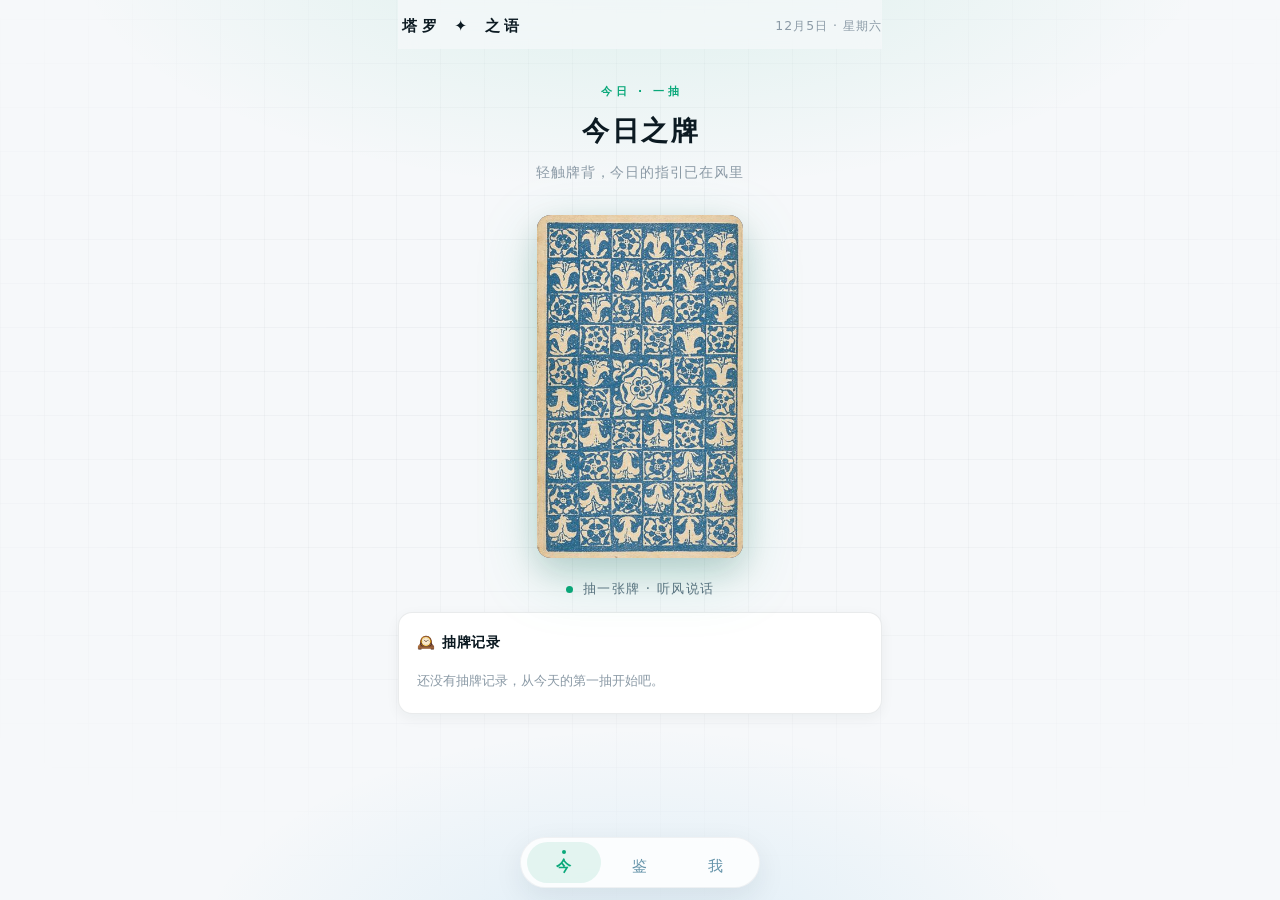
